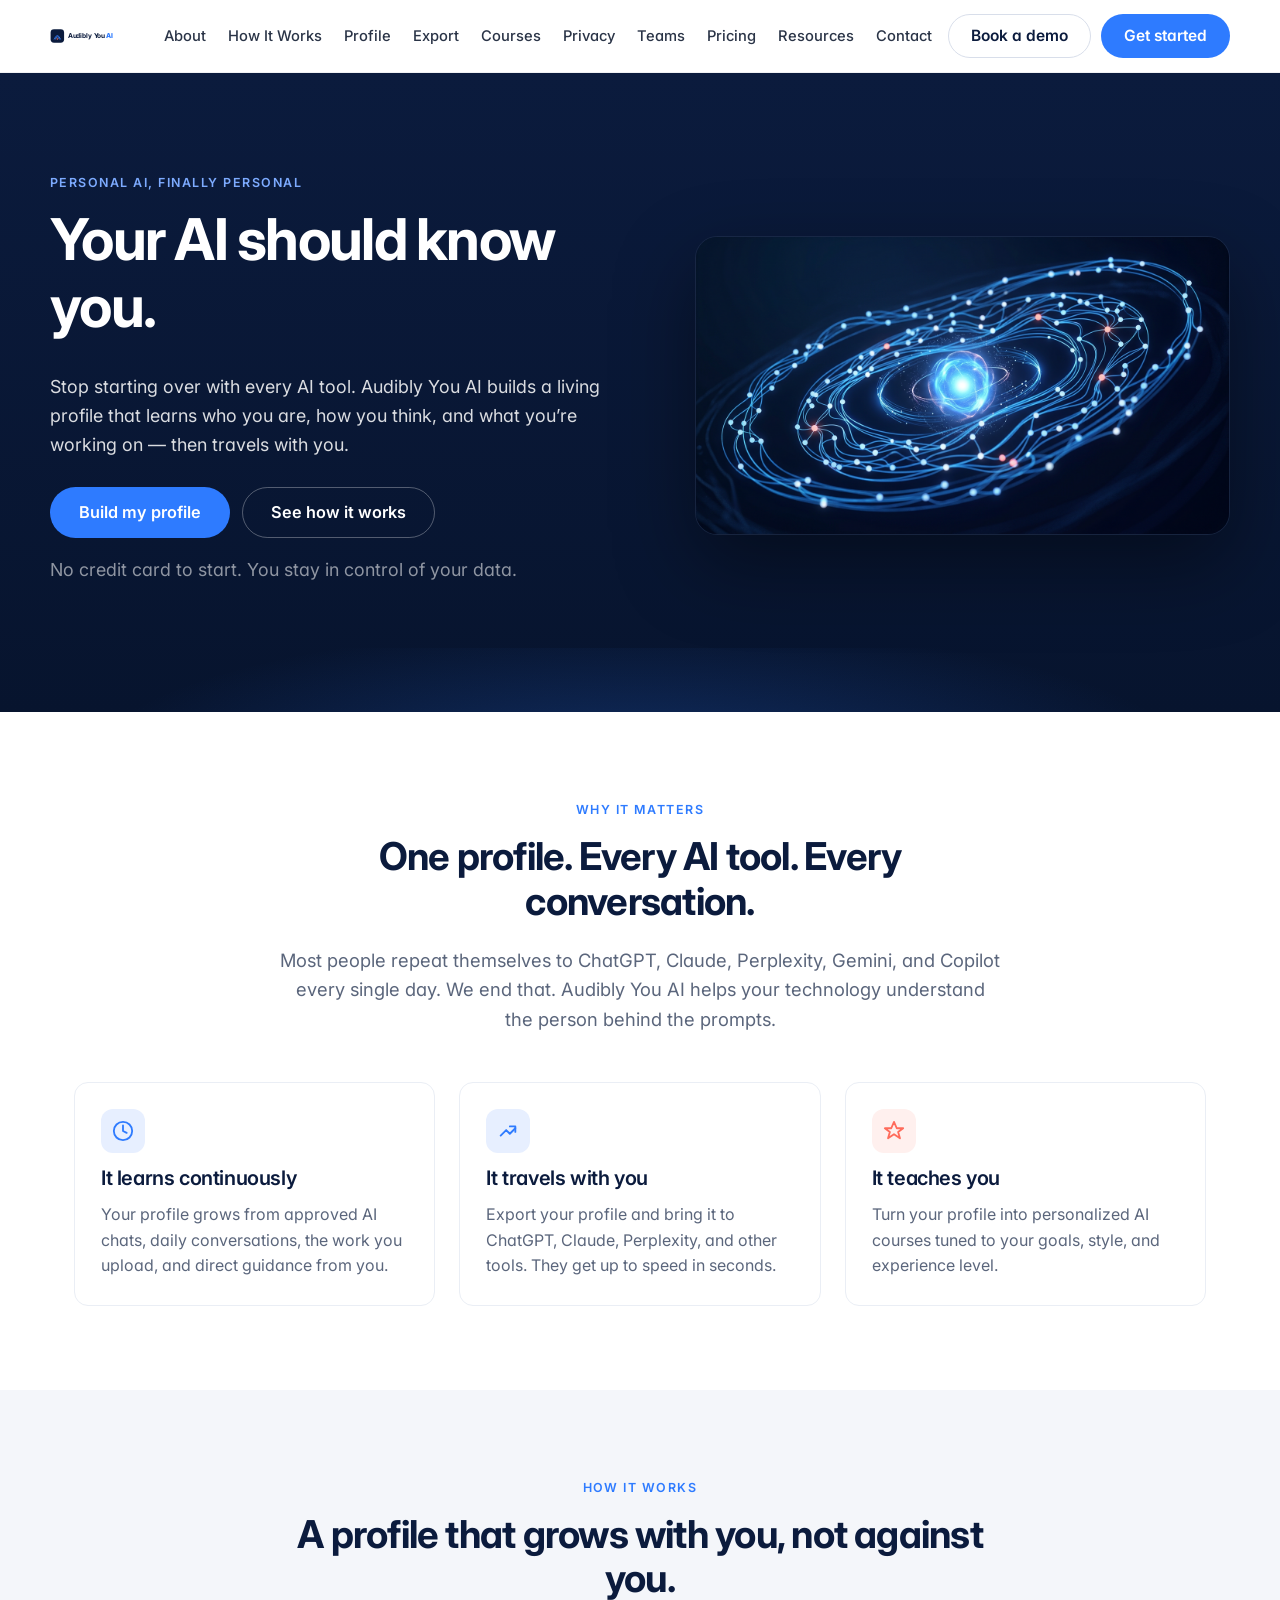
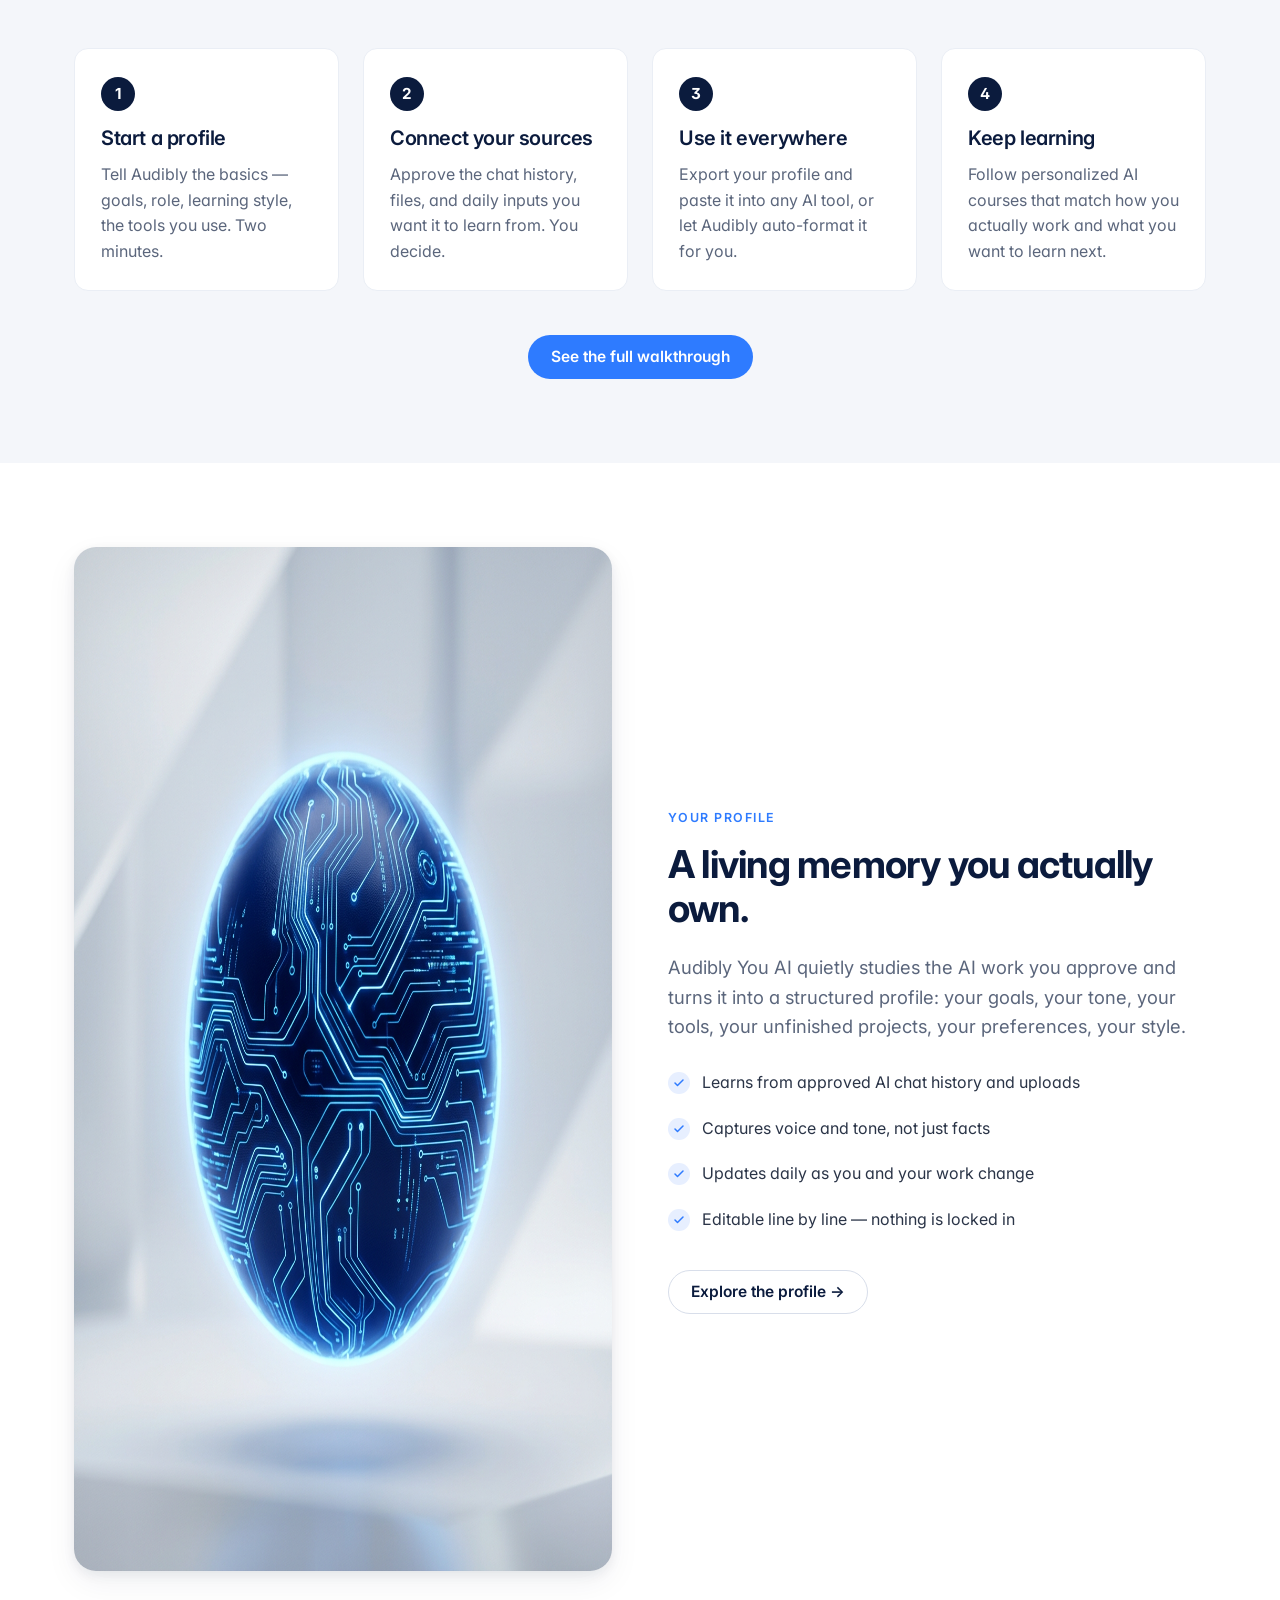
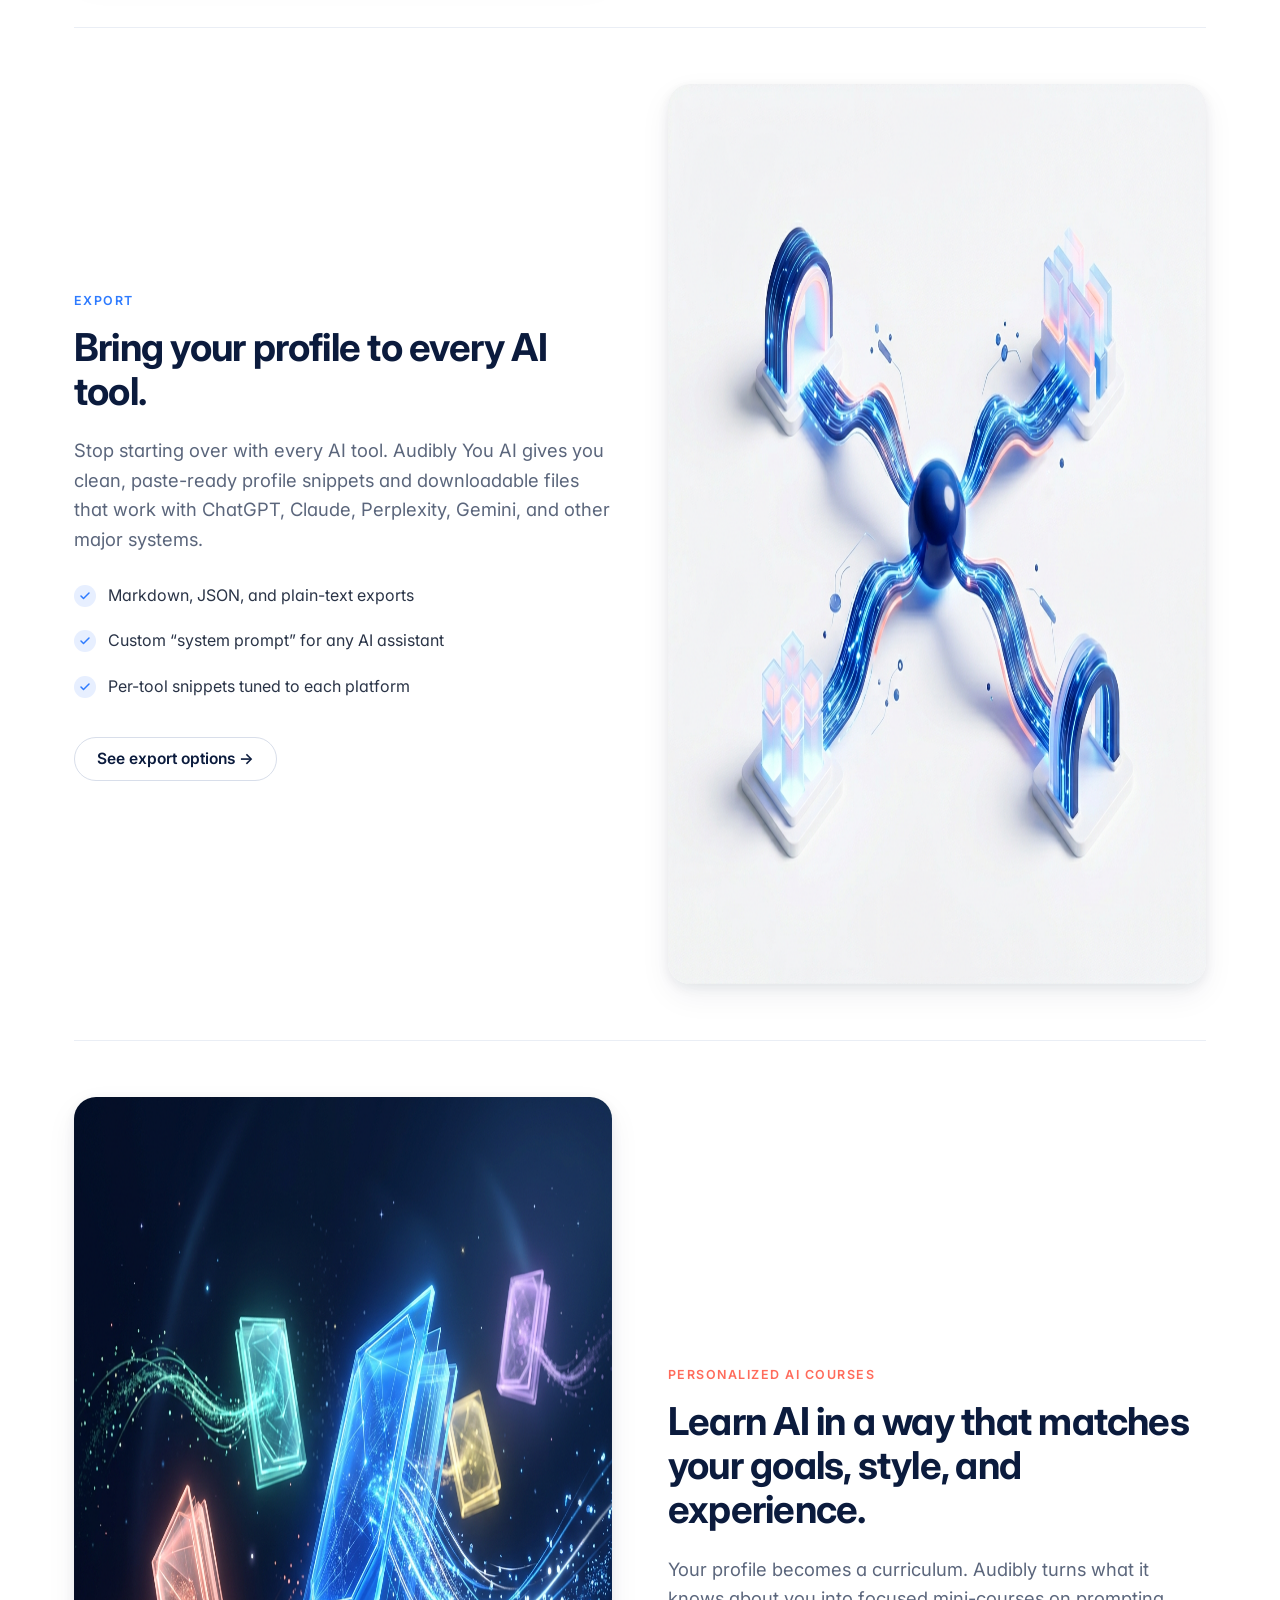
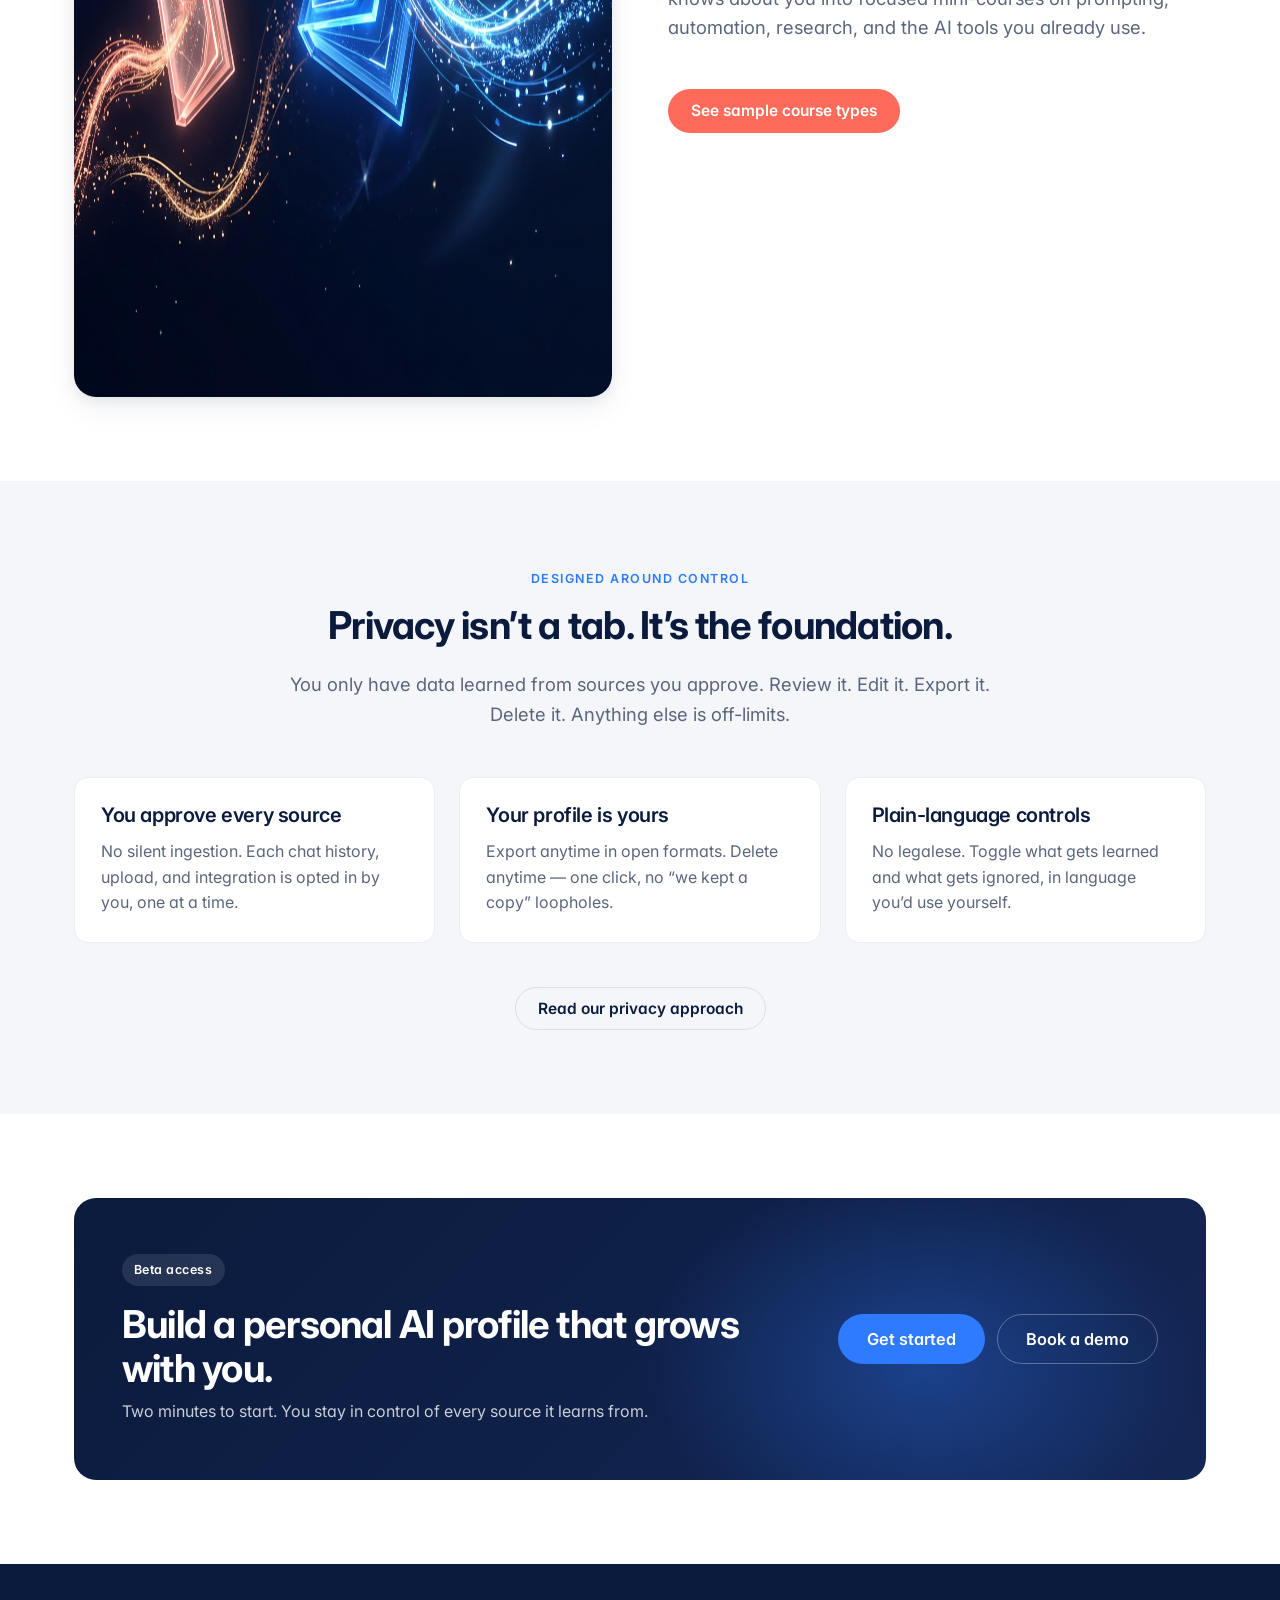
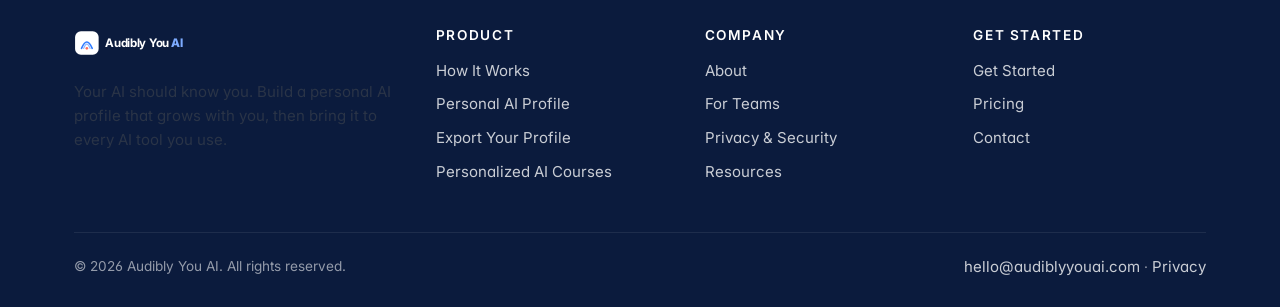
==== index.html @ 48e7b642 "Initial Audibly You AI proof site — 12 pages, design system, AI imagery" ====
<!DOCTYPE html>
<html lang="en">
<head>
  <meta charset="UTF-8">
  <meta name="viewport" content="width=device-width, initial-scale=1.0">
  <title>Audibly You AI — A personal AI profile that grows with you</title>
  <meta name="description" content="Build a living personal AI profile that learns from your approved AI chats and uploads, then export it to ChatGPT, Claude, Perplexity, and other tools.">
  <meta name="theme-color" content="#0B1B3D">
  <link rel="icon" type="image/svg+xml" href="favicon.svg">
  <link rel="canonical" href="https://audiblyyouai.com/">
  <meta property="og:type" content="website">
  <meta property="og:title" content="Audibly You AI — A personal AI profile that grows with you">
  <meta property="og:description" content="Build a living personal AI profile that learns from your approved AI chats and uploads, then export it to ChatGPT, Claude, Perplexity, and other tools.">
  <meta property="og:url" content="https://audiblyyouai.com/">
  <meta property="og:image" content="https://audiblyyouai.com/assets/images/hero-home.png">
  <meta property="og:site_name" content="Audibly You AI">
  <meta name="twitter:card" content="summary_large_image">
  <meta name="twitter:title" content="Audibly You AI — A personal AI profile that grows with you">
  <meta name="twitter:description" content="Build a living personal AI profile that learns from your approved AI chats and uploads, then export it to ChatGPT, Claude, Perplexity, and other tools.">
  <meta name="twitter:image" content="https://audiblyyouai.com/assets/images/hero-home.png">
  <link rel="preconnect" href="https://fonts.googleapis.com">
  <link rel="preconnect" href="https://fonts.gstatic.com" crossorigin>
  <link href="https://fonts.googleapis.com/css2?family=Inter:wght@400;500;600;700;800&display=swap" rel="stylesheet">
  <link rel="stylesheet" href="assets/css/styles.css">
</head>
<body>
  <header class="nav" role="banner">
    <div class="container nav-row">
      <a href="index.html" class="brand" aria-label="Audibly You AI home">
        <svg viewBox="0 0 320 56" xmlns="http://www.w3.org/2000/svg" role="img" aria-label="Audibly You AI"><rect x="2" y="6" width="44" height="44" rx="11" fill="#0B1B3D"/><path d="M14 38 Q24 14 34 38" fill="none" stroke="#2E7BFF" stroke-width="3" stroke-linecap="round"/><path d="M18 38 Q24 22 30 38" fill="none" stroke="#7DABFF" stroke-width="2.4" stroke-linecap="round" opacity="0.85"/><circle cx="24" cy="38" r="2.4" fill="#FF6B5B"/><text x="58" y="36" font-family="Inter, system-ui, sans-serif" font-weight="700" font-size="22" fill="#0B1B3D" letter-spacing="-0.5">Audibly You<tspan fill="#2E7BFF" font-weight="800"> AI</tspan></text></svg>
      </a>
      <nav aria-label="Primary">
        <ul class="nav-links">
      <li><a href="about.html">About</a></li>
      <li><a href="how-it-works.html">How It Works</a></li>
      <li><a href="personal-ai-profile.html">Profile</a></li>
      <li><a href="export-your-profile.html">Export</a></li>
      <li><a href="personalized-ai-courses.html">Courses</a></li>
      <li><a href="privacy.html">Privacy</a></li>
      <li><a href="for-teams.html">Teams</a></li>
      <li><a href="pricing.html">Pricing</a></li>
      <li><a href="resources.html">Resources</a></li>
      <li><a href="contact.html">Contact</a></li>
        </ul>
      </nav>
      <div class="nav-cta">
        <a href="contact.html" class="btn btn-ghost">Book a demo</a>
        <a href="get-started.html" class="btn btn-primary">Get started</a>
        <button class="nav-toggle" type="button" aria-label="Toggle menu" aria-expanded="false">
          <svg viewBox="0 0 24 24" fill="none" stroke="currentColor" stroke-width="2" stroke-linecap="round"><line x1="4" y1="7" x2="20" y2="7"/><line x1="4" y1="12" x2="20" y2="12"/><line x1="4" y1="17" x2="20" y2="17"/></svg>
        </button>
      </div>
    </div>
  </header>

  <main id="main">
  <section class="hero">
    <div class="container hero-inner">
      <div>
        <span class="eyebrow">Personal AI, finally personal</span>
        <h1>Your AI should know you.</h1>
        <p class="lead" style="color:rgba(255,255,255,0.85);max-width:54ch;">Stop starting over with every AI tool. Audibly You AI builds a living profile that learns who you are, how you think, and what you&rsquo;re working on &mdash; then travels with you.</p>
        <div class="hero-cta">
          <a href="get-started.html" class="btn btn-primary btn-lg">Build my profile</a>
          <a href="how-it-works.html" class="btn btn-ghost-light btn-lg">See how it works</a>
        </div>
        <p class="fine-print" style="color:rgba(255,255,255,0.55);margin-top:18px;">No credit card to start. You stay in control of your data.</p>
      </div>
      <div class="hero-image">
        <img src="assets/images/hero-home.png" alt="Abstract visualization of a personal AI profile: a luminous core surrounded by orbiting data points and electric blue light trails." width="1456" height="816" loading="eager">
      </div>
    </div>
  </section>

  <section class="section">
    <div class="container">
      <div class="section-head">
        <span class="eyebrow">Why it matters</span>
        <h2>One profile. Every AI tool. Every conversation.</h2>
        <p class="lead">Most people repeat themselves to ChatGPT, Claude, Perplexity, Gemini, and Copilot every single day. We end that. Audibly You AI helps your technology understand the person behind the prompts.</p>
      </div>
      <div class="grid grid-3">
        <article class="card">
          <span class="card-icon" aria-hidden="true"><svg viewBox="0 0 24 24" fill="none" stroke="currentColor" stroke-width="2" stroke-linecap="round" stroke-linejoin="round"><circle cx="12" cy="12" r="10"/><path d="M12 6v6l4 2"/></svg></span>
          <h3>It learns continuously</h3>
          <p>Your profile grows from approved AI chats, daily conversations, the work you upload, and direct guidance from you.</p>
        </article>
        <article class="card">
          <span class="card-icon" aria-hidden="true"><svg viewBox="0 0 24 24" fill="none" stroke="currentColor" stroke-width="2" stroke-linecap="round" stroke-linejoin="round"><path d="M4 17l6-6 4 4 6-6"/><path d="M14 7h6v6"/></svg></span>
          <h3>It travels with you</h3>
          <p>Export your profile and bring it to ChatGPT, Claude, Perplexity, and other tools. They get up to speed in seconds.</p>
        </article>
        <article class="card card-coral">
          <span class="card-icon" aria-hidden="true"><svg viewBox="0 0 24 24" fill="none" stroke="currentColor" stroke-width="2" stroke-linecap="round" stroke-linejoin="round"><path d="M12 2l3 7h7l-5.5 4 2 7-6.5-4.5L5.5 20l2-7L2 9h7z"/></svg></span>
          <h3>It teaches you</h3>
          <p>Turn your profile into personalized AI courses tuned to your goals, style, and experience level.</p>
        </article>
      </div>
    </div>
  </section>

  <section class="section surface-soft">
    <div class="container">
      <div class="section-head">
        <span class="eyebrow">How it works</span>
        <h2>A profile that grows with you, not against you.</h2>
      </div>
      <div class="grid grid-4">
        <div class="card card-step">
          <span class="step-num">1</span>
          <h3>Start a profile</h3>
          <p>Tell Audibly the basics &mdash; goals, role, learning style, the tools you use. Two minutes.</p>
        </div>
        <div class="card card-step">
          <span class="step-num">2</span>
          <h3>Connect your sources</h3>
          <p>Approve the chat history, files, and daily inputs you want it to learn from. You decide.</p>
        </div>
        <div class="card card-step">
          <span class="step-num">3</span>
          <h3>Use it everywhere</h3>
          <p>Export your profile and paste it into any AI tool, or let Audibly auto-format it for you.</p>
        </div>
        <div class="card card-step">
          <span class="step-num">4</span>
          <h3>Keep learning</h3>
          <p>Follow personalized AI courses that match how you actually work and what you want to learn next.</p>
        </div>
      </div>
      <div class="text-center mt-6">
        <a href="how-it-works.html" class="btn btn-primary">See the full walkthrough</a>
      </div>
    </div>
  </section>

  <section class="section">
    <div class="container">
      <div class="feature-row">
        <img src="assets/images/profile-core.png" alt="A glowing navy sphere wrapped in fine electric-blue circuit patterns, representing a personal AI profile." width="1024" height="1024" loading="lazy">
        <div>
          <span class="eyebrow">Your profile</span>
          <h2>A living memory you actually own.</h2>
          <p class="lead">Audibly You AI quietly studies the AI work you approve and turns it into a structured profile: your goals, your tone, your tools, your unfinished projects, your preferences, your style.</p>
          <ul class="check-list mt-2">
            <li>Learns from approved AI chat history and uploads</li>
            <li>Captures voice and tone, not just facts</li>
            <li>Updates daily as you and your work change</li>
            <li>Editable line by line &mdash; nothing is locked in</li>
          </ul>
          <a href="personal-ai-profile.html" class="btn btn-ghost mt-4">Explore the profile &rarr;</a>
        </div>
      </div>

      <hr class="hr">

      <div class="feature-row reverse">
        <img src="assets/images/export-flow.png" alt="An abstract illustration of three glowing data streams branching from a central navy orb to three receiving portals, representing profile export." width="1200" height="900" loading="lazy">
        <div>
          <span class="eyebrow">Export</span>
          <h2>Bring your profile to every AI tool.</h2>
          <p class="lead">Stop starting over with every AI tool. Audibly You AI gives you clean, paste-ready profile snippets and downloadable files that work with ChatGPT, Claude, Perplexity, Gemini, and other major systems.</p>
          <ul class="check-list mt-2">
            <li>Markdown, JSON, and plain-text exports</li>
            <li>Custom &ldquo;system prompt&rdquo; for any AI assistant</li>
            <li>Per-tool snippets tuned to each platform</li>
          </ul>
          <a href="export-your-profile.html" class="btn btn-ghost mt-4">See export options &rarr;</a>
        </div>
      </div>

      <hr class="hr">

      <div class="feature-row">
        <img src="assets/images/courses.png" alt="Floating geometric panels emitting glowing knowledge streams, representing personalized AI courses." width="1200" height="900" loading="lazy">
        <div>
          <span class="eyebrow coral">Personalized AI courses</span>
          <h2>Learn AI in a way that matches your goals, style, and experience.</h2>
          <p class="lead">Your profile becomes a curriculum. Audibly turns what it knows about you into focused mini-courses on prompting, automation, research, and the AI tools you already use.</p>
          <a href="personalized-ai-courses.html" class="btn btn-coral mt-4">See sample course types</a>
        </div>
      </div>
    </div>
  </section>

  <section class="section surface-soft">
    <div class="container">
      <div class="section-head">
        <span class="eyebrow">Designed around control</span>
        <h2>Privacy isn&rsquo;t a tab. It&rsquo;s the foundation.</h2>
        <p class="lead">You only have data learned from sources you approve. Review it. Edit it. Export it. Delete it. Anything else is off-limits.</p>
      </div>
      <div class="grid grid-3">
        <div class="card">
          <h3>You approve every source</h3>
          <p>No silent ingestion. Each chat history, upload, and integration is opted in by you, one at a time.</p>
        </div>
        <div class="card">
          <h3>Your profile is yours</h3>
          <p>Export anytime in open formats. Delete anytime &mdash; one click, no &ldquo;we kept a copy&rdquo; loopholes.</p>
        </div>
        <div class="card">
          <h3>Plain-language controls</h3>
          <p>No legalese. Toggle what gets learned and what gets ignored, in language you&rsquo;d use yourself.</p>
        </div>
      </div>
      <div class="text-center mt-6"><a href="privacy.html" class="btn btn-ghost">Read our privacy approach</a></div>
    </div>
  </section>

  <section class="section">
    <div class="container">
      <div class="cta-banner">
        <div>
          <span class="pill dark">Beta access</span>
          <h2 class="mt-2">Build a personal AI profile that grows with you.</h2>
          <p>Two minutes to start. You stay in control of every source it learns from.</p>
        </div>
        <div class="cta-actions">
          <a href="get-started.html" class="btn btn-primary btn-lg">Get started</a>
          <a href="contact.html" class="btn btn-ghost-light btn-lg">Book a demo</a>
        </div>
      </div>
    </div>
  </section>

  </main>
  <footer class="footer">
    <div class="container">
      <div class="footer-grid">
        <div>
          <a href="index.html" class="brand" aria-label="Audibly You AI home">
            <svg viewBox="0 0 320 56" xmlns="http://www.w3.org/2000/svg" role="img" aria-label="Audibly You AI"><rect x="2" y="6" width="44" height="44" rx="11" fill="#ffffff"/><path d="M14 38 Q24 14 34 38" fill="none" stroke="#2E7BFF" stroke-width="3" stroke-linecap="round"/><path d="M18 38 Q24 22 30 38" fill="none" stroke="#7DABFF" stroke-width="2.4" stroke-linecap="round" opacity="0.85"/><circle cx="24" cy="38" r="2.4" fill="#FF6B5B"/><text x="58" y="36" font-family="Inter, system-ui, sans-serif" font-weight="700" font-size="22" fill="#ffffff" letter-spacing="-0.5">Audibly You<tspan fill="#7DABFF" font-weight="800"> AI</tspan></text></svg>
          </a>
          <p class="footer-tagline">Your AI should know you. Build a personal AI profile that grows with you, then bring it to every AI tool you use.</p>
        </div>
      <div>
        <h4>Product</h4>
        <ul>
          <li><a href="how-it-works.html">How It Works</a></li>
          <li><a href="personal-ai-profile.html">Personal AI Profile</a></li>
          <li><a href="export-your-profile.html">Export Your Profile</a></li>
          <li><a href="personalized-ai-courses.html">Personalized AI Courses</a></li>
        </ul>
      </div>
      <div>
        <h4>Company</h4>
        <ul>
          <li><a href="about.html">About</a></li>
          <li><a href="for-teams.html">For Teams</a></li>
          <li><a href="privacy.html">Privacy & Security</a></li>
          <li><a href="resources.html">Resources</a></li>
        </ul>
      </div>
      <div>
        <h4>Get started</h4>
        <ul>
          <li><a href="get-started.html">Get Started</a></li>
          <li><a href="pricing.html">Pricing</a></li>
          <li><a href="contact.html">Contact</a></li>
        </ul>
      </div>
      </div>
      <div class="footer-bottom">
        <span>&copy; <span id="year">2025</span> Audibly You AI. All rights reserved.</span>
        <span><a href="mailto:hello@audiblyyouai.com">hello@audiblyyouai.com</a> &middot; <a href="privacy.html">Privacy</a></span>
      </div>
    </div>
  </footer>

  <script src="assets/js/site.js" defer></script>
</body>
</html>
---- assets/css/styles.css ----
/* Audibly You AI — design system */
:root {
  --navy: #0B1B3D;
  --navy-700: #142654;
  --navy-600: #1d3270;
  --blue: #2E7BFF;
  --blue-600: #1f63d8;
  --blue-100: #e7efff;
  --coral: #FF6B5B;
  --coral-600: #e8543f;
  --gray-50: #F4F6FA;
  --gray-100: #eaeef5;
  --gray-200: #d8deea;
  --gray-400: #9aa3b6;
  --gray-600: #5b667c;
  --gray-800: #2a3447;
  --white: #ffffff;
  --radius: 14px;
  --radius-sm: 10px;
  --radius-lg: 22px;
  --shadow-sm: 0 1px 2px rgba(11, 27, 61, 0.05), 0 2px 6px rgba(11, 27, 61, 0.04);
  --shadow-md: 0 4px 12px rgba(11, 27, 61, 0.07), 0 12px 32px rgba(11, 27, 61, 0.06);
  --shadow-lg: 0 12px 36px rgba(11, 27, 61, 0.12), 0 30px 80px rgba(11, 27, 61, 0.1);
  --max-w: 1180px;
}

* { box-sizing: border-box; }
html { scroll-behavior: smooth; -webkit-text-size-adjust: 100%; }
body {
  margin: 0;
  font-family: 'Inter', system-ui, -apple-system, 'Segoe UI', Roboto, sans-serif;
  font-feature-settings: "ss01", "cv11";
  color: var(--navy);
  background: var(--white);
  line-height: 1.6;
  -webkit-font-smoothing: antialiased;
  -moz-osx-font-smoothing: grayscale;
}

img, svg { max-width: 100%; display: block; }
a { color: var(--blue); text-decoration: none; }
a:hover { color: var(--blue-600); }

h1, h2, h3, h4 {
  font-family: 'Inter', system-ui, sans-serif;
  color: var(--navy);
  letter-spacing: -0.02em;
  line-height: 1.15;
  margin: 0 0 0.6em;
  font-weight: 700;
}
h1 { font-size: clamp(2.2rem, 5.4vw, 3.6rem); letter-spacing: -0.03em; }
h2 { font-size: clamp(1.7rem, 3.4vw, 2.4rem); }
h3 { font-size: 1.25rem; font-weight: 600; }
p { margin: 0 0 1em; color: var(--gray-800); }
.lead { font-size: 1.15rem; color: var(--gray-600); max-width: 60ch; }

.container { max-width: var(--max-w); margin: 0 auto; padding: 0 24px; }
.section { padding: 84px 0; }
.section-tight { padding: 56px 0; }
.eyebrow {
  display: inline-block;
  font-size: 0.78rem;
  font-weight: 600;
  letter-spacing: 0.12em;
  text-transform: uppercase;
  color: var(--blue);
  margin-bottom: 14px;
}
.eyebrow.coral { color: var(--coral); }

/* Buttons */
.btn {
  display: inline-flex;
  align-items: center;
  gap: 8px;
  padding: 13px 22px;
  border-radius: 999px;
  font-weight: 600;
  font-size: 0.97rem;
  border: 1px solid transparent;
  cursor: pointer;
  transition: transform .15s ease, box-shadow .2s ease, background .2s ease, color .2s ease, border-color .2s ease;
  white-space: nowrap;
  line-height: 1;
}
.btn:focus-visible { outline: 3px solid #93b8ff; outline-offset: 2px; }
.btn-primary { background: var(--blue); color: #fff; }
.btn-primary:hover { background: var(--blue-600); color: #fff; transform: translateY(-1px); box-shadow: var(--shadow-md); }
.btn-coral { background: var(--coral); color: #fff; }
.btn-coral:hover { background: var(--coral-600); color: #fff; transform: translateY(-1px); box-shadow: var(--shadow-md); }
.btn-ghost { background: transparent; color: var(--navy); border-color: var(--gray-200); }
.btn-ghost:hover { border-color: var(--navy); color: var(--navy); }
.btn-ghost-light { background: transparent; color: #fff; border-color: rgba(255,255,255,0.3); }
.btn-ghost-light:hover { border-color: #fff; color: #fff; }
.btn-lg { padding: 16px 28px; font-size: 1.02rem; }

/* Navigation */
.nav {
  position: sticky;
  top: 0;
  z-index: 50;
  background: rgba(255, 255, 255, 0.85);
  backdrop-filter: saturate(180%) blur(12px);
  -webkit-backdrop-filter: saturate(180%) blur(12px);
  border-bottom: 1px solid rgba(11, 27, 61, 0.06);
}
.nav-row {
  display: flex;
  align-items: center;
  justify-content: space-between;
  padding: 14px 0;
  gap: 16px;
}
.brand { display: inline-flex; align-items: center; gap: 10px; color: var(--navy); }
.brand:hover { color: var(--navy); }
.brand svg { height: 30px; width: auto; }
.nav-links {
  display: flex;
  align-items: center;
  gap: 22px;
  list-style: none;
  margin: 0;
  padding: 0;
  flex-wrap: nowrap;
}
.nav-links a {
  color: var(--gray-800);
  font-weight: 500;
  font-size: 0.92rem;
  white-space: nowrap;
}
.nav-links a:hover { color: var(--navy); }
.nav-links a.active { color: var(--navy); }
.nav-cta { display: inline-flex; align-items: center; gap: 10px; }
.nav-toggle {
  display: none;
  background: transparent;
  border: 1px solid var(--gray-200);
  border-radius: 10px;
  padding: 8px 10px;
  cursor: pointer;
  color: var(--navy);
}
.nav-toggle svg { width: 22px; height: 22px; }

@media (max-width: 1180px) {
  .nav-links { display: none; }
  .nav-toggle { display: inline-flex; }
  .nav-cta .btn-ghost { display: none; }
  .nav.open .nav-links {
    display: flex;
    flex-direction: column;
    align-items: flex-start;
    position: absolute;
    top: 100%;
    left: 0;
    right: 0;
    background: #fff;
    padding: 14px 24px 22px;
    gap: 14px;
    border-bottom: 1px solid var(--gray-100);
    box-shadow: var(--shadow-sm);
  }
}

/* Hero */
.hero {
  position: relative;
  background: linear-gradient(180deg, var(--navy) 0%, #07142e 100%);
  color: #fff;
  overflow: hidden;
}
.hero::after {
  content: "";
  position: absolute;
  inset: auto -10% -50% -10%;
  height: 60%;
  background: radial-gradient(60% 60% at 50% 30%, rgba(46, 123, 255, 0.25), transparent 60%);
  pointer-events: none;
}
.hero-inner {
  position: relative;
  z-index: 2;
  display: grid;
  grid-template-columns: 1.1fr 1fr;
  gap: 56px;
  align-items: center;
  padding: 96px 0 110px;
}
.hero h1 { color: #fff; }
.hero p { color: rgba(255, 255, 255, 0.78); font-size: 1.12rem; }
.hero .eyebrow { color: #7dabff; }
.hero-cta { display: flex; flex-wrap: wrap; gap: 12px; margin-top: 28px; }
.hero-image {
  border-radius: var(--radius-lg);
  overflow: hidden;
  box-shadow: 0 30px 80px rgba(0,0,0,0.4);
  border: 1px solid rgba(255,255,255,0.06);
}
.hero-image img { width: 100%; height: auto; display: block; }

/* Subhero (lighter hero variant) */
.subhero {
  background: linear-gradient(180deg, var(--gray-50) 0%, #fff 100%);
  padding: 80px 0 56px;
}
.subhero h1 { max-width: 18ch; }
.subhero .lead { margin-top: 8px; }

@media (max-width: 900px) {
  .hero-inner { grid-template-columns: 1fr; padding: 64px 0 72px; gap: 36px; }
}

/* Cards */
.grid { display: grid; gap: 24px; }
.grid-2 { grid-template-columns: repeat(2, 1fr); }
.grid-3 { grid-template-columns: repeat(3, 1fr); }
.grid-4 { grid-template-columns: repeat(4, 1fr); }
@media (max-width: 900px) { .grid-3, .grid-4 { grid-template-columns: repeat(2, 1fr); } }
@media (max-width: 600px) { .grid-2, .grid-3, .grid-4 { grid-template-columns: 1fr; } }

.card {
  background: #fff;
  border: 1px solid var(--gray-100);
  border-radius: var(--radius);
  padding: 26px;
  transition: transform .2s ease, box-shadow .2s ease, border-color .2s ease;
}
.card:hover { transform: translateY(-2px); box-shadow: var(--shadow-md); border-color: var(--gray-200); }
.card h3 { margin-top: 0; }
.card p { color: var(--gray-600); margin-bottom: 0; }
.card-icon {
  width: 44px; height: 44px;
  display: inline-flex; align-items: center; justify-content: center;
  border-radius: 12px;
  background: var(--blue-100);
  color: var(--blue);
  margin-bottom: 14px;
}
.card-icon svg { width: 22px; height: 22px; }
.card-coral .card-icon { background: #fff0ee; color: var(--coral); }

.card-step {
  position: relative;
  padding: 28px 26px 26px;
}
.step-num {
  display: inline-flex;
  align-items: center;
  justify-content: center;
  width: 34px; height: 34px;
  border-radius: 50%;
  background: var(--navy);
  color: #fff;
  font-weight: 700;
  font-size: 0.95rem;
  margin-bottom: 16px;
}

/* Surfaces */
.surface-soft { background: var(--gray-50); }
.surface-navy { background: var(--navy); color: #fff; }
.surface-navy h2, .surface-navy h3 { color: #fff; }
.surface-navy p { color: rgba(255, 255, 255, 0.78); }
.surface-navy .card {
  background: rgba(255, 255, 255, 0.04);
  border-color: rgba(255, 255, 255, 0.08);
  color: #fff;
}
.surface-navy .card h3 { color: #fff; }
.surface-navy .card p { color: rgba(255,255,255,0.78); }
.surface-navy .card-icon { background: rgba(46, 123, 255, 0.18); color: #7dabff; }

/* Section heads */
.section-head { text-align: center; max-width: 720px; margin: 0 auto 48px; }
.section-head .lead { margin: 12px auto 0; }
.section-head.left { text-align: left; margin-left: 0; margin-right: 0; }

/* Feature row (alternating) */
.feature-row {
  display: grid;
  grid-template-columns: 1fr 1fr;
  gap: 56px;
  align-items: center;
}
.feature-row + .feature-row { margin-top: 84px; }
.feature-row.reverse > :first-child { order: 2; }
.feature-row img { border-radius: var(--radius-lg); box-shadow: var(--shadow-md); }
@media (max-width: 900px) {
  .feature-row { grid-template-columns: 1fr; gap: 28px; }
  .feature-row.reverse > :first-child { order: 0; }
  .feature-row + .feature-row { margin-top: 56px; }
}

/* Lists */
.check-list { list-style: none; padding: 0; margin: 0; }
.check-list li {
  display: flex; gap: 12px; align-items: flex-start;
  padding: 10px 0;
  color: var(--gray-800);
}
.check-list li::before {
  content: "";
  width: 22px; height: 22px;
  flex-shrink: 0;
  border-radius: 50%;
  background: var(--blue-100) url("data:image/svg+xml;utf8,<svg xmlns='http://www.w3.org/2000/svg' viewBox='0 0 24 24' fill='none' stroke='%232E7BFF' stroke-width='3' stroke-linecap='round' stroke-linejoin='round'><polyline points='20 6 9 17 4 12'/></svg>") center/12px no-repeat;
  margin-top: 2px;
}
.check-list.coral li::before {
  background: #fff0ee url("data:image/svg+xml;utf8,<svg xmlns='http://www.w3.org/2000/svg' viewBox='0 0 24 24' fill='none' stroke='%23FF6B5B' stroke-width='3' stroke-linecap='round' stroke-linejoin='round'><polyline points='20 6 9 17 4 12'/></svg>") center/12px no-repeat;
}
.check-list.dark li { color: rgba(255,255,255,0.85); }

/* CTA banner */
.cta-banner {
  position: relative;
  background: linear-gradient(135deg, var(--navy) 0%, #142654 100%);
  border-radius: var(--radius-lg);
  padding: 56px 48px;
  color: #fff;
  display: grid;
  grid-template-columns: 1.4fr auto;
  gap: 28px;
  align-items: center;
  overflow: hidden;
}
.cta-banner::after {
  content: "";
  position: absolute;
  right: -10%; top: -40%;
  width: 70%; height: 200%;
  background: radial-gradient(closest-side, rgba(46,123,255,0.35), transparent 70%);
}
.cta-banner > * { position: relative; z-index: 1; }
.cta-banner h2 { color: #fff; margin-bottom: 8px; }
.cta-banner p { color: rgba(255,255,255,0.78); margin: 0; }
.cta-actions { display: flex; gap: 12px; flex-wrap: wrap; }
@media (max-width: 768px) {
  .cta-banner { grid-template-columns: 1fr; padding: 40px 28px; }
}

/* Stats */
.stats { display: grid; grid-template-columns: repeat(3, 1fr); gap: 28px; }
.stat .stat-num { font-size: 2.4rem; font-weight: 700; color: var(--navy); letter-spacing: -0.02em; }
.surface-navy .stat .stat-num { color: #fff; }
.stat .stat-label { color: var(--gray-600); font-size: 0.95rem; }
.surface-navy .stat .stat-label { color: rgba(255,255,255,0.7); }
@media (max-width: 700px) { .stats { grid-template-columns: 1fr; } }

/* Quote block */
.quote-block {
  background: #fff;
  border: 1px solid var(--gray-100);
  border-radius: var(--radius-lg);
  padding: 36px;
  font-size: 1.18rem;
  line-height: 1.55;
  color: var(--navy);
  position: relative;
}
.quote-block::before {
  content: "\201C";
  position: absolute;
  top: 8px; left: 22px;
  font-family: Georgia, serif;
  font-size: 4.2rem;
  color: var(--blue-100);
  line-height: 1;
}
.quote-attrib {
  display: block;
  margin-top: 18px;
  font-size: 0.9rem;
  color: var(--gray-600);
  font-style: normal;
}

/* Form */
.form-grid { display: grid; gap: 18px; }
.form-row { display: grid; gap: 18px; grid-template-columns: 1fr 1fr; }
@media (max-width: 600px) { .form-row { grid-template-columns: 1fr; } }
.field label {
  display: block;
  font-size: 0.88rem;
  font-weight: 600;
  color: var(--navy);
  margin-bottom: 6px;
}
.field input,
.field select,
.field textarea {
  width: 100%;
  padding: 12px 14px;
  border-radius: 10px;
  border: 1px solid var(--gray-200);
  background: #fff;
  font: inherit;
  color: var(--navy);
  transition: border-color .15s ease, box-shadow .15s ease;
}
.field input:focus,
.field select:focus,
.field textarea:focus {
  outline: none;
  border-color: var(--blue);
  box-shadow: 0 0 0 4px rgba(46, 123, 255, 0.15);
}
.field textarea { min-height: 140px; resize: vertical; }
.field-help { font-size: 0.82rem; color: var(--gray-600); margin-top: 6px; }

/* Pill / tag */
.pill {
  display: inline-flex;
  align-items: center;
  gap: 6px;
  padding: 6px 12px;
  border-radius: 999px;
  background: var(--blue-100);
  color: var(--blue);
  font-size: 0.78rem;
  font-weight: 600;
  letter-spacing: 0.04em;
}
.pill.coral { background: #fff0ee; color: var(--coral); }
.pill.gray { background: var(--gray-100); color: var(--gray-800); }
.pill.dark { background: rgba(255,255,255,0.1); color: #fff; }

/* Footer */
.footer {
  background: var(--navy);
  color: rgba(255,255,255,0.78);
  padding: 64px 0 28px;
}
.footer-grid {
  display: grid;
  grid-template-columns: 1.4fr repeat(3, 1fr);
  gap: 36px;
  padding-bottom: 40px;
  border-bottom: 1px solid rgba(255,255,255,0.08);
}
@media (max-width: 800px) {
  .footer-grid { grid-template-columns: 1fr 1fr; }
}
@media (max-width: 500px) {
  .footer-grid { grid-template-columns: 1fr; }
}
.footer h4 {
  color: #fff;
  font-size: 0.85rem;
  letter-spacing: 0.12em;
  text-transform: uppercase;
  margin: 0 0 14px;
  font-weight: 600;
}
.footer ul { list-style: none; padding: 0; margin: 0; }
.footer li { margin-bottom: 8px; }
.footer a { color: rgba(255,255,255,0.78); font-size: 0.94rem; }
.footer a:hover { color: #fff; }
.footer-bottom {
  display: flex;
  justify-content: space-between;
  align-items: center;
  padding-top: 22px;
  font-size: 0.85rem;
  color: rgba(255,255,255,0.56);
  flex-wrap: wrap;
  gap: 12px;
}
.footer .brand { color: #fff; }
.footer .brand:hover { color: #fff; }
.footer-tagline { margin-top: 14px; max-width: 36ch; font-size: 0.94rem; }

/* Coming-soon ribbon for resource cards */
.card-resource {
  display: flex;
  flex-direction: column;
  height: 100%;
}
.card-resource .pill { align-self: flex-start; margin-bottom: 14px; }
.card-resource .meta {
  margin-top: auto;
  padding-top: 20px;
  font-size: 0.85rem;
  color: var(--gray-400);
  display: flex; justify-content: space-between; align-items: center;
}

/* Plan card (used for pricing coming-soon visual) */
.coming-soon-card {
  border: 1px dashed var(--gray-200);
  border-radius: var(--radius-lg);
  padding: 56px 36px;
  text-align: center;
  background: linear-gradient(180deg, #fff 0%, var(--gray-50) 100%);
}
.coming-soon-card .badge {
  display: inline-block;
  margin-bottom: 16px;
}

/* Spacer utilities */
.mt-0 { margin-top: 0 !important; }
.mt-2 { margin-top: 16px; }
.mt-4 { margin-top: 28px; }
.mt-6 { margin-top: 44px; }
.mb-0 { margin-bottom: 0; }
.text-center { text-align: center; }

/* Visually hidden */
.sr-only {
  position: absolute; width: 1px; height: 1px;
  padding: 0; margin: -1px; overflow: hidden;
  clip: rect(0,0,0,0); white-space: nowrap; border: 0;
}

/* Faint divider */
.hr {
  border: 0;
  border-top: 1px solid var(--gray-100);
  margin: 56px 0;
}

/* Small print */
.fine-print { color: var(--gray-600); font-size: 0.85rem; }
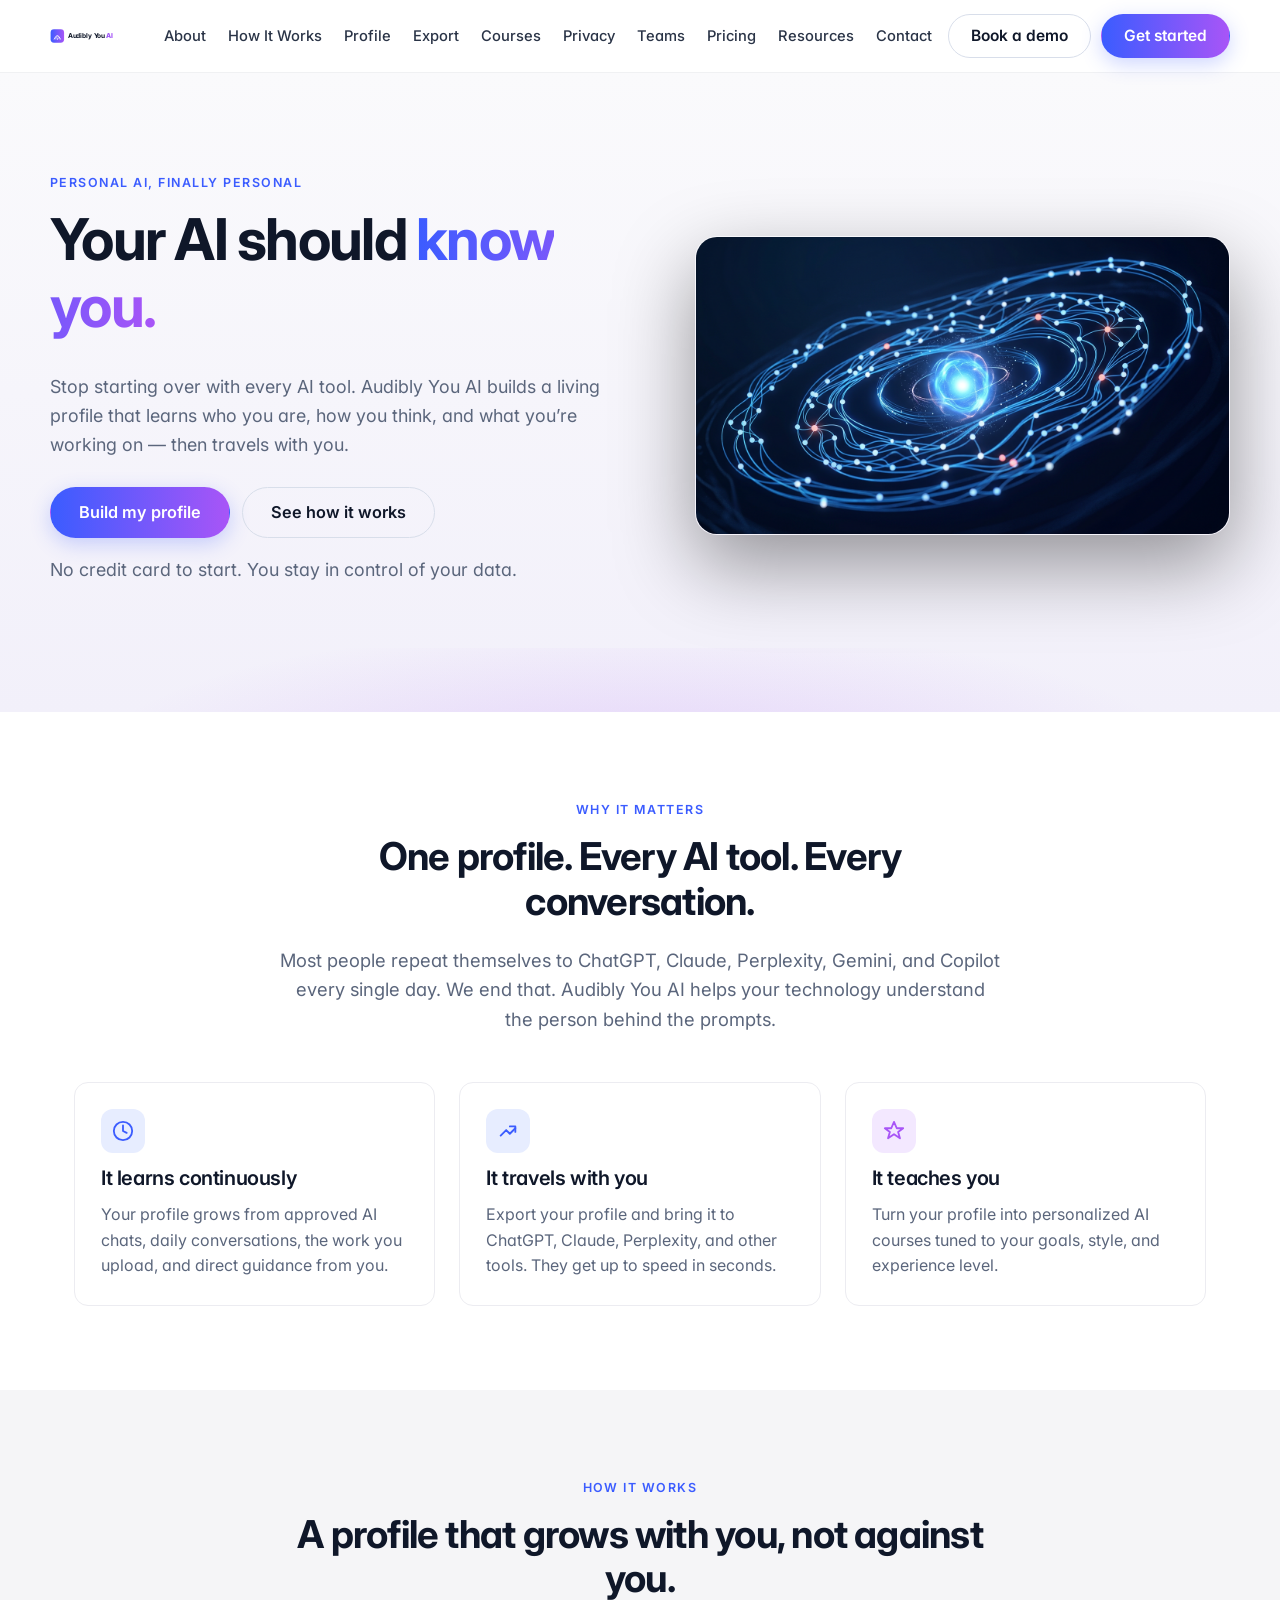
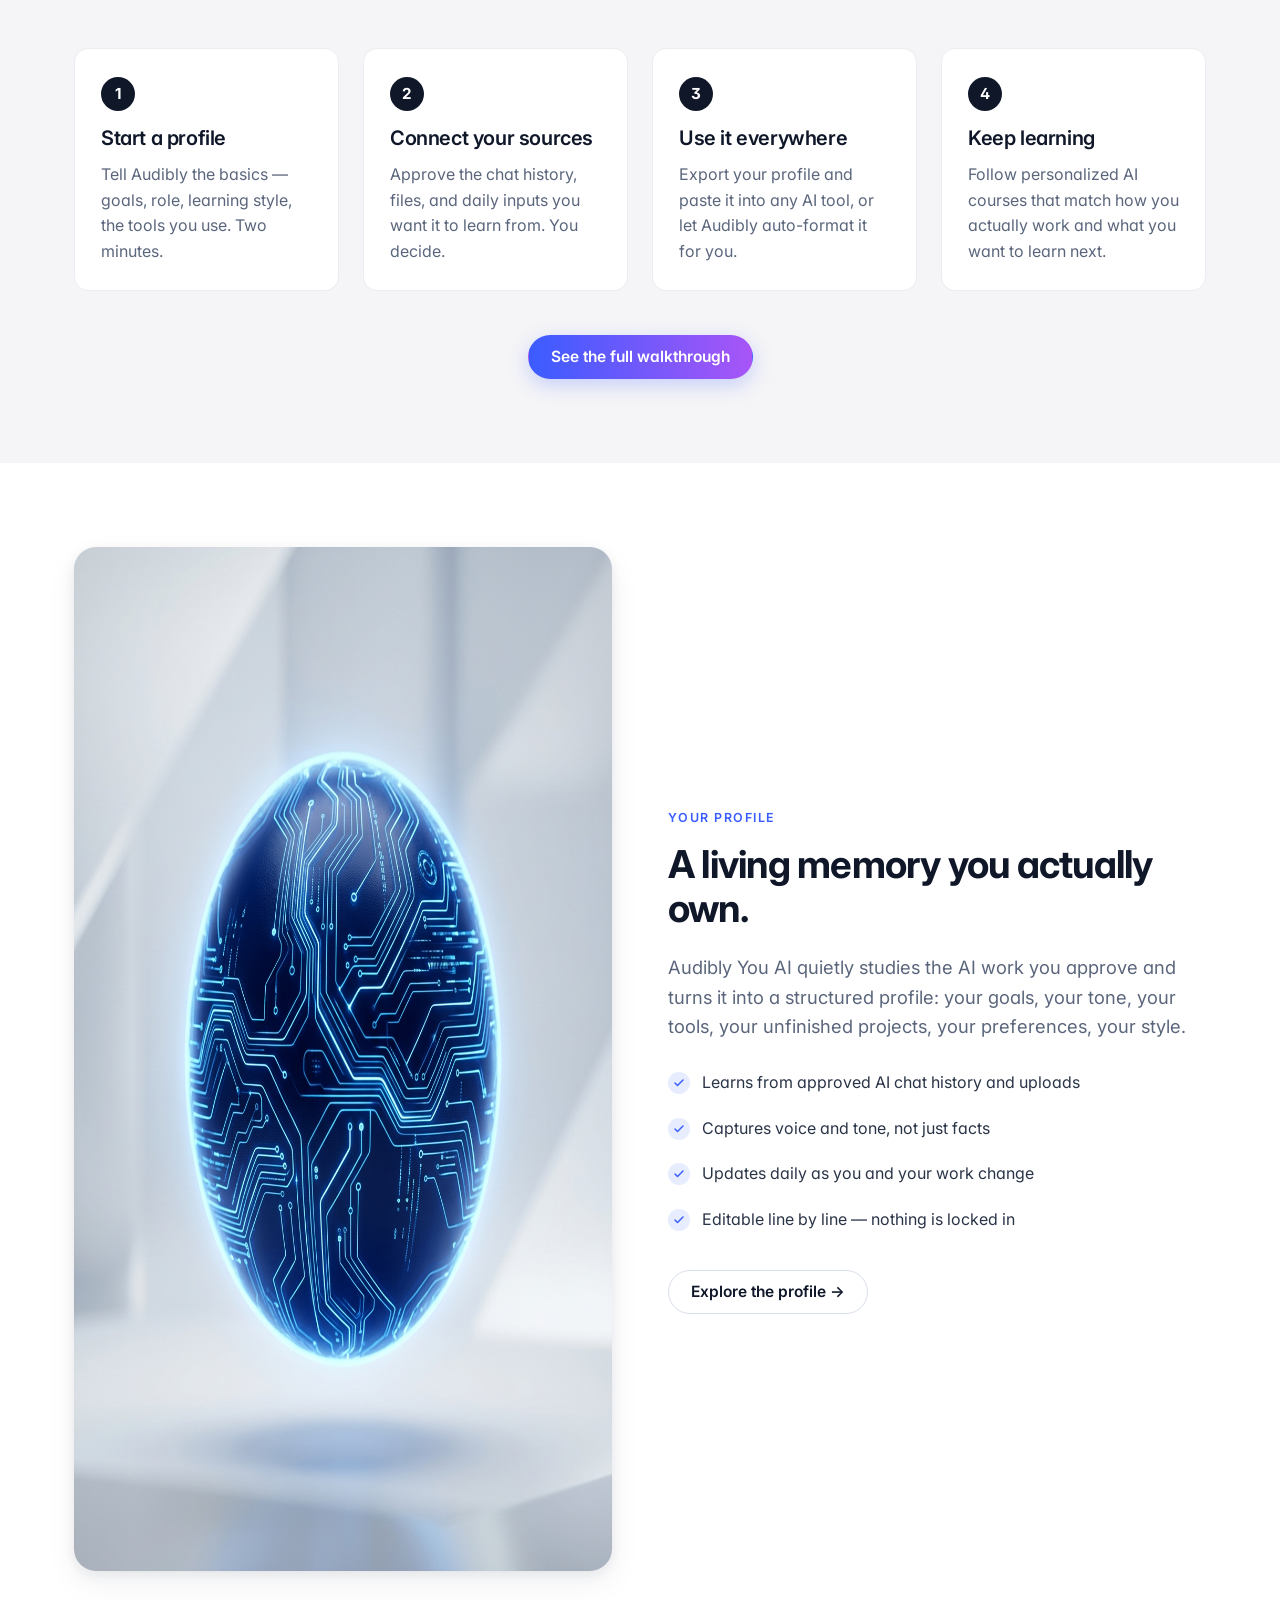
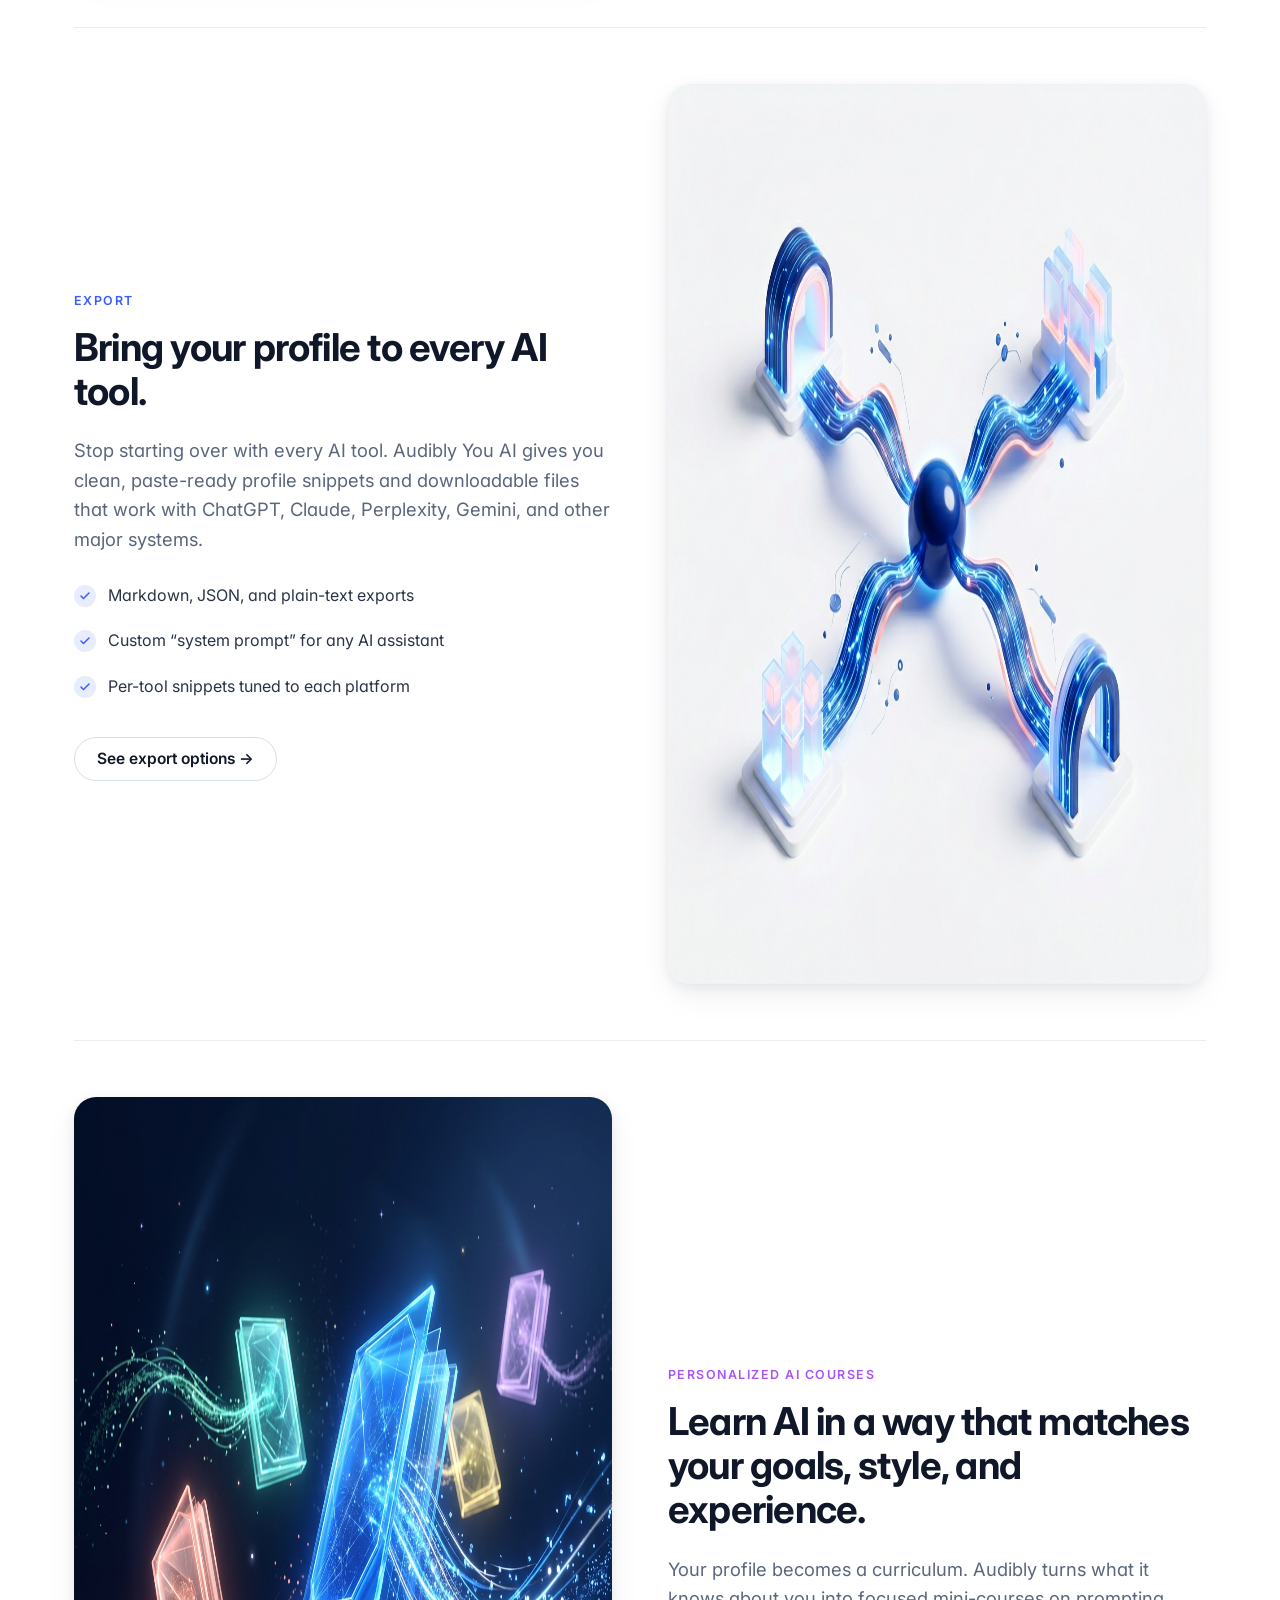
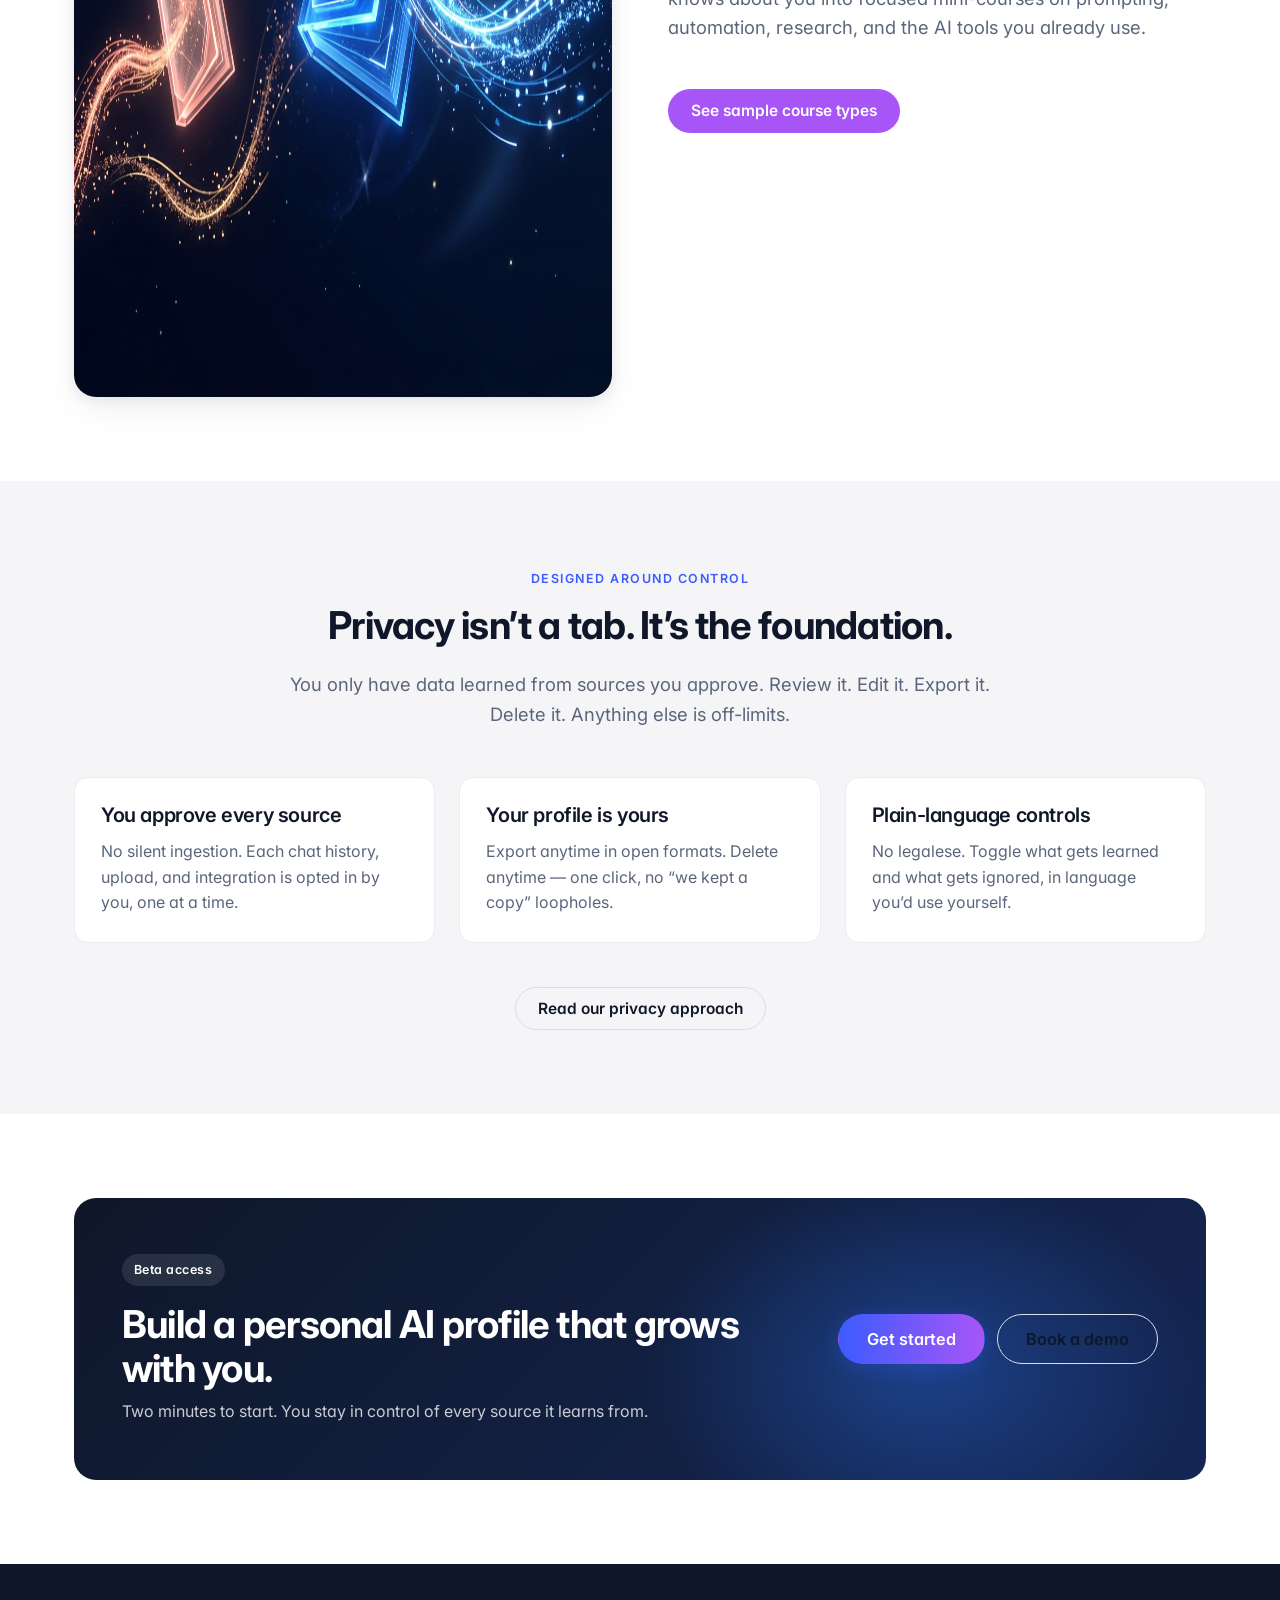
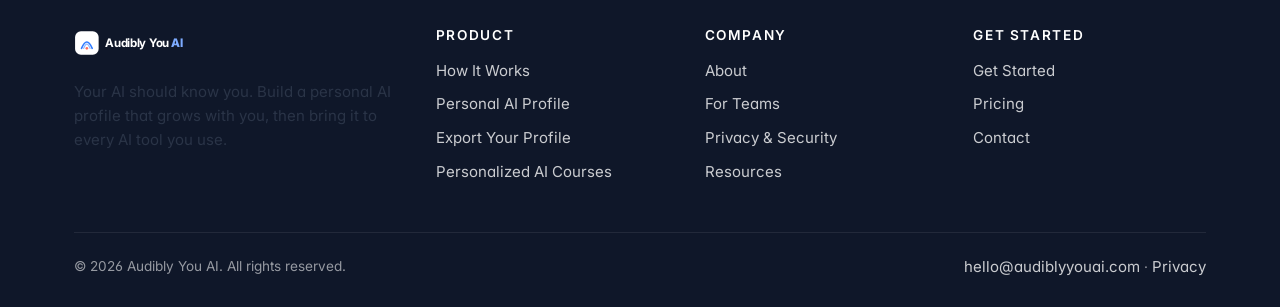
==== commit a9ab8fd8: "Apply Audibly Academy color scheme: blue→purple gradient, light hero - New palette: vivid blue (#3B5" ====
--- a/index.html
+++ b/index.html
@@ -5,7 +5,7 @@
   <meta name="viewport" content="width=device-width, initial-scale=1.0">
   <title>Audibly You AI — A personal AI profile that grows with you</title>
   <meta name="description" content="Build a living personal AI profile that learns from your approved AI chats and uploads, then export it to ChatGPT, Claude, Perplexity, and other tools.">
-  <meta name="theme-color" content="#0B1B3D">
+  <meta name="theme-color" content="#3B5CFF">
   <link rel="icon" type="image/svg+xml" href="favicon.svg">
   <link rel="canonical" href="https://audiblyyouai.com/">
   <meta property="og:type" content="website">
@@ -27,7 +27,7 @@
   <header class="nav" role="banner">
     <div class="container nav-row">
       <a href="index.html" class="brand" aria-label="Audibly You AI home">
-        <svg viewBox="0 0 320 56" xmlns="http://www.w3.org/2000/svg" role="img" aria-label="Audibly You AI"><rect x="2" y="6" width="44" height="44" rx="11" fill="#0B1B3D"/><path d="M14 38 Q24 14 34 38" fill="none" stroke="#2E7BFF" stroke-width="3" stroke-linecap="round"/><path d="M18 38 Q24 22 30 38" fill="none" stroke="#7DABFF" stroke-width="2.4" stroke-linecap="round" opacity="0.85"/><circle cx="24" cy="38" r="2.4" fill="#FF6B5B"/><text x="58" y="36" font-family="Inter, system-ui, sans-serif" font-weight="700" font-size="22" fill="#0B1B3D" letter-spacing="-0.5">Audibly You<tspan fill="#2E7BFF" font-weight="800"> AI</tspan></text></svg>
+        <svg viewBox="0 0 320 56" xmlns="http://www.w3.org/2000/svg" role="img" aria-label="Audibly You AI"><defs><linearGradient id="ay-grad" x1="0" y1="0" x2="1" y2="0"><stop offset="0%" stop-color="#3B5CFF"/><stop offset="100%" stop-color="#A855F7"/></linearGradient></defs><rect x="2" y="6" width="44" height="44" rx="11" fill="url(#ay-grad)"/><path d="M14 38 Q24 14 34 38" fill="none" stroke="#ffffff" stroke-width="3" stroke-linecap="round"/><path d="M18 38 Q24 22 30 38" fill="none" stroke="#ffffff" stroke-width="2.4" stroke-linecap="round" opacity="0.7"/><circle cx="24" cy="38" r="2.4" fill="#ffffff"/><text x="58" y="36" font-family="Inter, system-ui, sans-serif" font-weight="700" font-size="22" fill="#0F1729" letter-spacing="-0.5">Audibly You<tspan fill="url(#ay-grad)" font-weight="800"> AI</tspan></text></svg>
       </a>
       <nav aria-label="Primary">
         <ul class="nav-links">
@@ -58,13 +58,13 @@
     <div class="container hero-inner">
       <div>
         <span class="eyebrow">Personal AI, finally personal</span>
-        <h1>Your AI should know you.</h1>
-        <p class="lead" style="color:rgba(255,255,255,0.85);max-width:54ch;">Stop starting over with every AI tool. Audibly You AI builds a living profile that learns who you are, how you think, and what you&rsquo;re working on &mdash; then travels with you.</p>
+        <h1>Your AI should <span class="grad">know you.</span></h1>
+        <p class="lead" style="max-width:54ch;">Stop starting over with every AI tool. Audibly You AI builds a living profile that learns who you are, how you think, and what you&rsquo;re working on &mdash; then travels with you.</p>
         <div class="hero-cta">
           <a href="get-started.html" class="btn btn-primary btn-lg">Build my profile</a>
           <a href="how-it-works.html" class="btn btn-ghost-light btn-lg">See how it works</a>
         </div>
-        <p class="fine-print" style="color:rgba(255,255,255,0.55);margin-top:18px;">No credit card to start. You stay in control of your data.</p>
+        <p class="fine-print" style="margin-top:18px;">No credit card to start. You stay in control of your data.</p>
       </div>
       <div class="hero-image">
         <img src="assets/images/hero-home.png" alt="Abstract visualization of a personal AI profile: a luminous core surrounded by orbiting data points and electric blue light trails." width="1456" height="816" loading="eager">
--- a/assets/css/styles.css
+++ b/assets/css/styles.css
@@ -1,20 +1,25 @@
 /* Audibly You AI — design system */
 :root {
-  --navy: #0B1B3D;
-  --navy-700: #142654;
-  --navy-600: #1d3270;
-  --blue: #2E7BFF;
-  --blue-600: #1f63d8;
-  --blue-100: #e7efff;
-  --coral: #FF6B5B;
-  --coral-600: #e8543f;
-  --gray-50: #F4F6FA;
-  --gray-100: #eaeef5;
+  --navy: #0F1729;
+  --navy-700: #1a2542;
+  --navy-600: #243057;
+  --blue: #3B5CFF;
+  --blue-600: #2D47E0;
+  --blue-100: #E7EDFF;
+  --purple: #A855F7;
+  --purple-600: #8B3FD9;
+  --purple-100: #F3E8FF;
+  /* Legacy coral aliases now point to purple so older rules pick up the new accent */
+  --coral: #A855F7;
+  --coral-600: #8B3FD9;
+  --gray-50: #F5F5F7;
+  --gray-100: #ECECF1;
   --gray-200: #d8deea;
   --gray-400: #9aa3b6;
   --gray-600: #5b667c;
   --gray-800: #2a3447;
   --white: #ffffff;
+  --grad-brand: linear-gradient(90deg, #3B5CFF 0%, #A855F7 100%);
   --radius: 14px;
   --radius-sm: 10px;
   --radius-lg: 22px;
@@ -85,14 +90,14 @@
   line-height: 1;
 }
 .btn:focus-visible { outline: 3px solid #93b8ff; outline-offset: 2px; }
-.btn-primary { background: var(--blue); color: #fff; }
-.btn-primary:hover { background: var(--blue-600); color: #fff; transform: translateY(-1px); box-shadow: var(--shadow-md); }
+.btn-primary { background: var(--grad-brand); color: #fff; box-shadow: 0 6px 20px rgba(59,92,255,0.25); }
+.btn-primary:hover { filter: brightness(1.05); color: #fff; transform: translateY(-1px); box-shadow: 0 10px 28px rgba(168,85,247,0.32); }
 .btn-coral { background: var(--coral); color: #fff; }
 .btn-coral:hover { background: var(--coral-600); color: #fff; transform: translateY(-1px); box-shadow: var(--shadow-md); }
 .btn-ghost { background: transparent; color: var(--navy); border-color: var(--gray-200); }
 .btn-ghost:hover { border-color: var(--navy); color: var(--navy); }
-.btn-ghost-light { background: transparent; color: #fff; border-color: rgba(255,255,255,0.3); }
-.btn-ghost-light:hover { border-color: #fff; color: #fff; }
+.btn-ghost-light { background: transparent; color: var(--navy); border-color: var(--gray-200); }
+.btn-ghost-light:hover { border-color: var(--navy); color: var(--navy); }
 .btn-lg { padding: 16px 28px; font-size: 1.02rem; }
 
 /* Navigation */
@@ -167,8 +172,8 @@
 /* Hero */
 .hero {
   position: relative;
-  background: linear-gradient(180deg, var(--navy) 0%, #07142e 100%);
-  color: #fff;
+  background: linear-gradient(180deg, #FAFAFC 0%, #F2F0FA 100%);
+  color: var(--navy);
   overflow: hidden;
 }
 .hero::after {
@@ -176,7 +181,7 @@
   position: absolute;
   inset: auto -10% -50% -10%;
   height: 60%;
-  background: radial-gradient(60% 60% at 50% 30%, rgba(46, 123, 255, 0.25), transparent 60%);
+  background: radial-gradient(60% 60% at 50% 30%, rgba(168, 85, 247, 0.18), transparent 60%);
   pointer-events: none;
 }
 .hero-inner {
@@ -188,9 +193,11 @@
   align-items: center;
   padding: 96px 0 110px;
 }
-.hero h1 { color: #fff; }
-.hero p { color: rgba(255, 255, 255, 0.78); font-size: 1.12rem; }
-.hero .eyebrow { color: #7dabff; }
+.hero h1 { color: var(--navy); }
+.hero h1 .grad { background: var(--grad-brand); -webkit-background-clip: text; background-clip: text; -webkit-text-fill-color: transparent; color: transparent; }
+.hero p { color: var(--gray-600); font-size: 1.12rem; }
+.hero .eyebrow { color: var(--blue); }
+.hero .pill-welcome { background: var(--blue-100); color: var(--blue); }
 .hero-cta { display: flex; flex-wrap: wrap; gap: 12px; margin-top: 28px; }
 .hero-image {
   border-radius: var(--radius-lg);
@@ -239,7 +246,7 @@
   margin-bottom: 14px;
 }
 .card-icon svg { width: 22px; height: 22px; }
-.card-coral .card-icon { background: #fff0ee; color: var(--coral); }
+.card-coral .card-icon { background: var(--purple-100); color: var(--purple); }
 
 .card-step {
   position: relative;
@@ -305,11 +312,11 @@
   width: 22px; height: 22px;
   flex-shrink: 0;
   border-radius: 50%;
-  background: var(--blue-100) url("data:image/svg+xml;utf8,<svg xmlns='http://www.w3.org/2000/svg' viewBox='0 0 24 24' fill='none' stroke='%232E7BFF' stroke-width='3' stroke-linecap='round' stroke-linejoin='round'><polyline points='20 6 9 17 4 12'/></svg>") center/12px no-repeat;
+  background: var(--blue-100) url("data:image/svg+xml;utf8,<svg xmlns='http://www.w3.org/2000/svg' viewBox='0 0 24 24' fill='none' stroke='%233B5CFF' stroke-width='3' stroke-linecap='round' stroke-linejoin='round'><polyline points='20 6 9 17 4 12'/></svg>") center/12px no-repeat;
   margin-top: 2px;
 }
 .check-list.coral li::before {
-  background: #fff0ee url("data:image/svg+xml;utf8,<svg xmlns='http://www.w3.org/2000/svg' viewBox='0 0 24 24' fill='none' stroke='%23FF6B5B' stroke-width='3' stroke-linecap='round' stroke-linejoin='round'><polyline points='20 6 9 17 4 12'/></svg>") center/12px no-repeat;
+  background: var(--purple-100) url("data:image/svg+xml;utf8,<svg xmlns='http://www.w3.org/2000/svg' viewBox='0 0 24 24' fill='none' stroke='%23A855F7' stroke-width='3' stroke-linecap='round' stroke-linejoin='round'><polyline points='20 6 9 17 4 12'/></svg>") center/12px no-repeat;
 }
 .check-list.dark li { color: rgba(255,255,255,0.85); }
 
@@ -423,7 +430,7 @@
   font-weight: 600;
   letter-spacing: 0.04em;
 }
-.pill.coral { background: #fff0ee; color: var(--coral); }
+.pill.coral { background: var(--purple-100); color: var(--purple); }
 .pill.gray { background: var(--gray-100); color: var(--gray-800); }
 .pill.dark { background: rgba(255,255,255,0.1); color: #fff; }
 
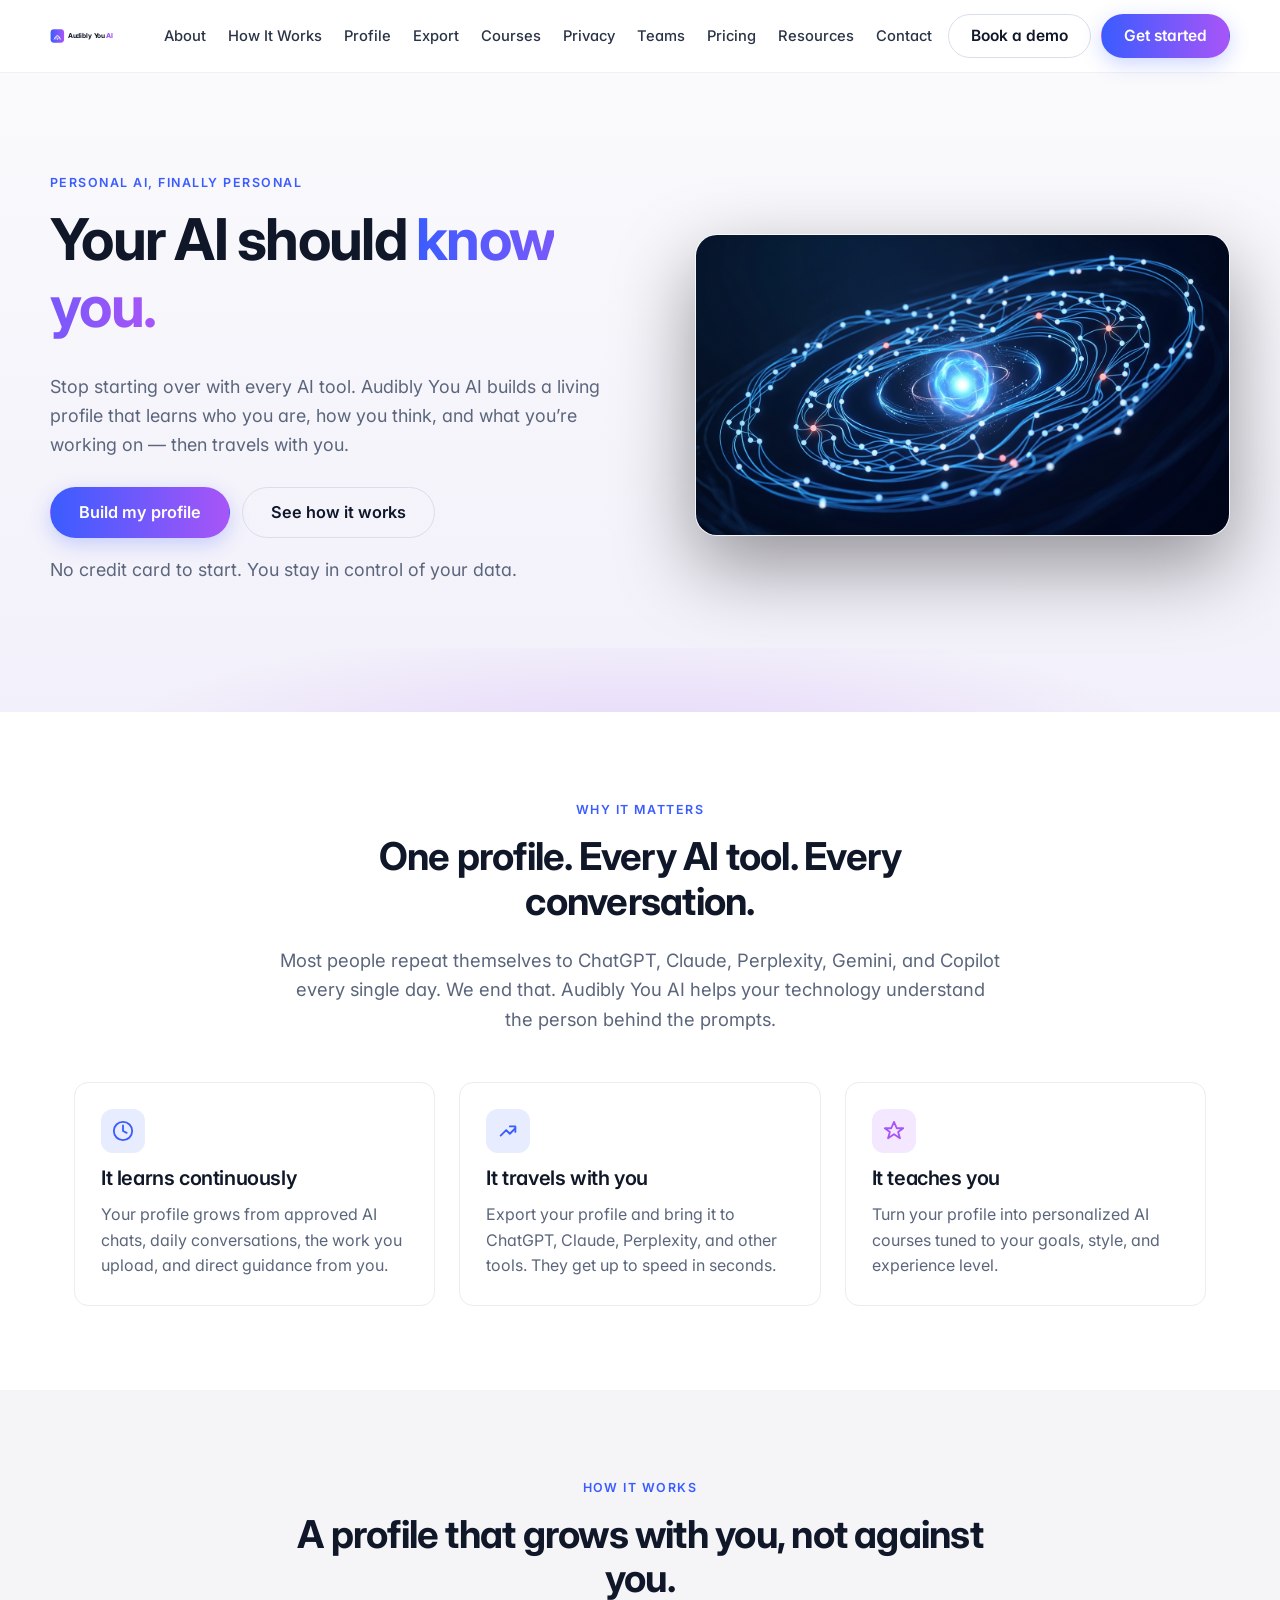
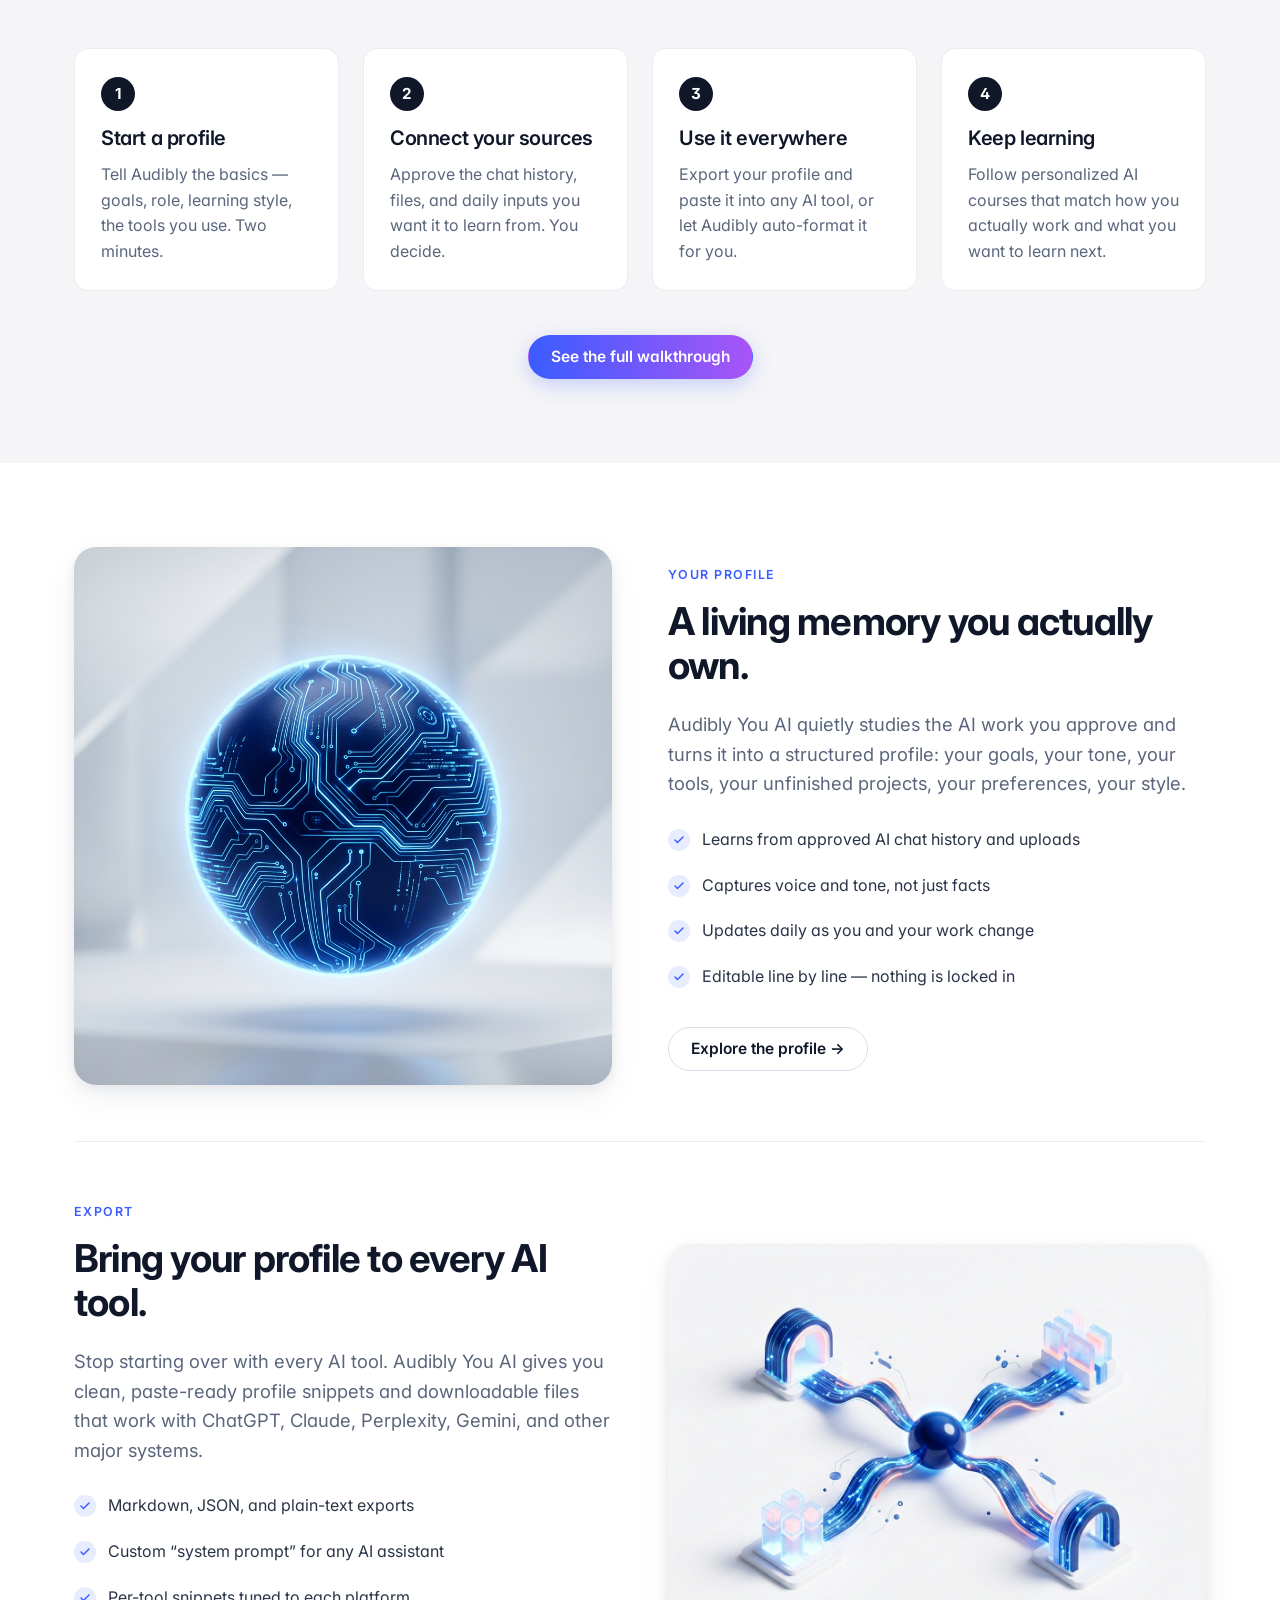
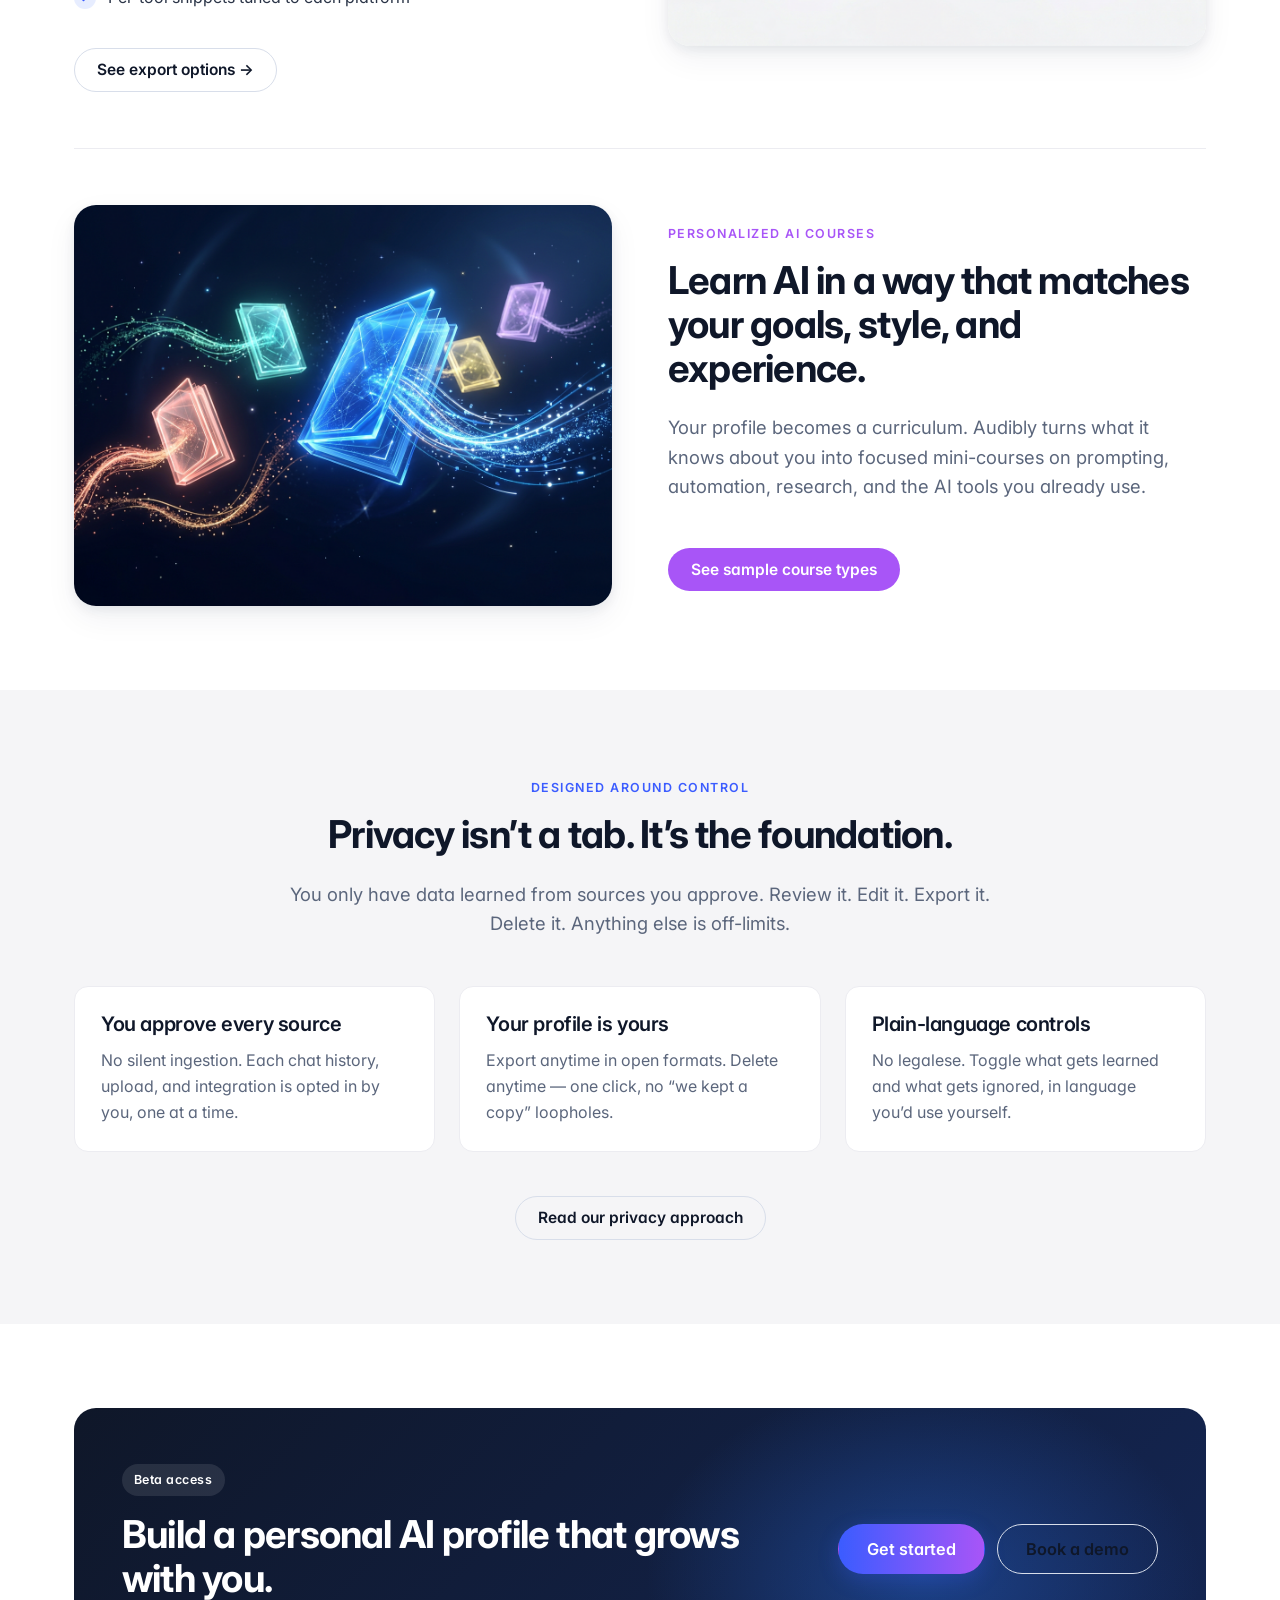
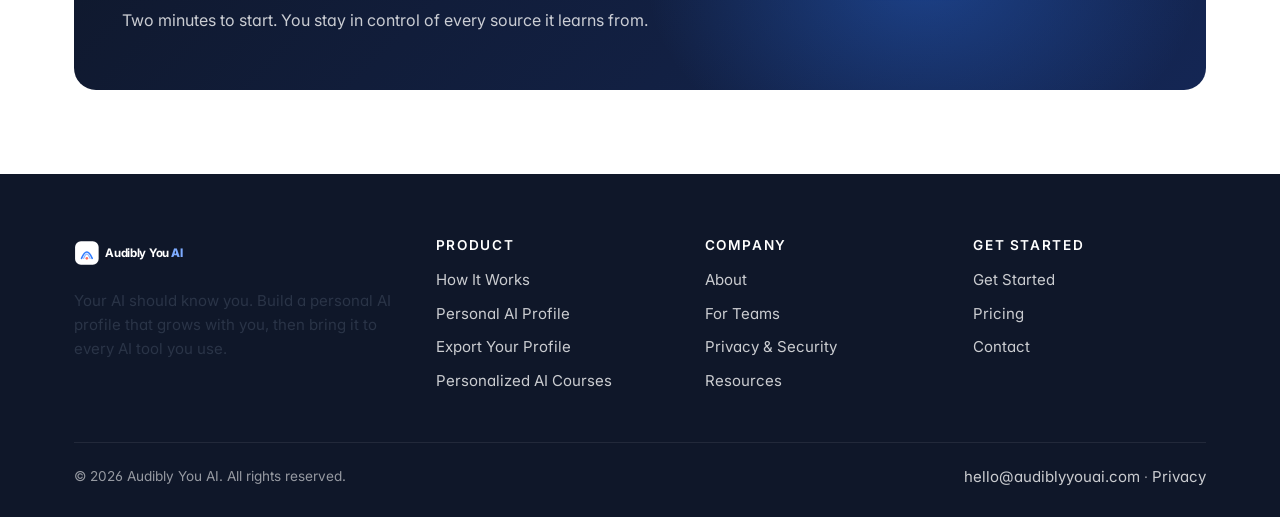
==== commit ecb16aa7: "Fix stretched home-page images: enforce aspect-ratio in CSS + correct width/height attrs - Added .fe" ====
--- a/index.html
+++ b/index.html
@@ -67,7 +67,7 @@
         <p class="fine-print" style="margin-top:18px;">No credit card to start. You stay in control of your data.</p>
       </div>
       <div class="hero-image">
-        <img src="assets/images/hero-home.png" alt="Abstract visualization of a personal AI profile: a luminous core surrounded by orbiting data points and electric blue light trails." width="1456" height="816" loading="eager">
+        <img src="assets/images/hero-home.png" alt="Abstract visualization of a personal AI profile: a luminous core surrounded by orbiting data points and electric blue light trails." width="1376" height="768" loading="eager">
       </div>
     </div>
   </section>
@@ -154,7 +154,7 @@
       <hr class="hr">
 
       <div class="feature-row reverse">
-        <img src="assets/images/export-flow.png" alt="An abstract illustration of three glowing data streams branching from a central navy orb to three receiving portals, representing profile export." width="1200" height="900" loading="lazy">
+        <img src="assets/images/export-flow.png" alt="An abstract illustration of three glowing data streams branching from a central navy orb to three receiving portals, representing profile export." width="1200" height="896" loading="lazy">
         <div>
           <span class="eyebrow">Export</span>
           <h2>Bring your profile to every AI tool.</h2>
@@ -171,7 +171,7 @@
       <hr class="hr">
 
       <div class="feature-row">
-        <img src="assets/images/courses.png" alt="Floating geometric panels emitting glowing knowledge streams, representing personalized AI courses." width="1200" height="900" loading="lazy">
+        <img src="assets/images/courses.png" alt="Floating geometric panels emitting glowing knowledge streams, representing personalized AI courses." width="1200" height="896" loading="lazy">
         <div>
           <span class="eyebrow coral">Personalized AI courses</span>
           <h2>Learn AI in a way that matches your goals, style, and experience.</h2>
--- a/assets/css/styles.css
+++ b/assets/css/styles.css
@@ -205,7 +205,7 @@
   box-shadow: 0 30px 80px rgba(0,0,0,0.4);
   border: 1px solid rgba(255,255,255,0.06);
 }
-.hero-image img { width: 100%; height: auto; display: block; }
+.hero-image img { width: 100%; height: auto; display: block; aspect-ratio: 16 / 9; object-fit: cover; }
 
 /* Subhero (lighter hero variant) */
 .subhero {
@@ -293,7 +293,13 @@
 }
 .feature-row + .feature-row { margin-top: 84px; }
 .feature-row.reverse > :first-child { order: 2; }
-.feature-row img { border-radius: var(--radius-lg); box-shadow: var(--shadow-md); }
+.feature-row img {
+  width: 100%;
+  height: auto;
+  object-fit: cover;
+  border-radius: var(--radius-lg);
+  box-shadow: var(--shadow-md);
+}
 @media (max-width: 900px) {
   .feature-row { grid-template-columns: 1fr; gap: 28px; }
   .feature-row.reverse > :first-child { order: 0; }
